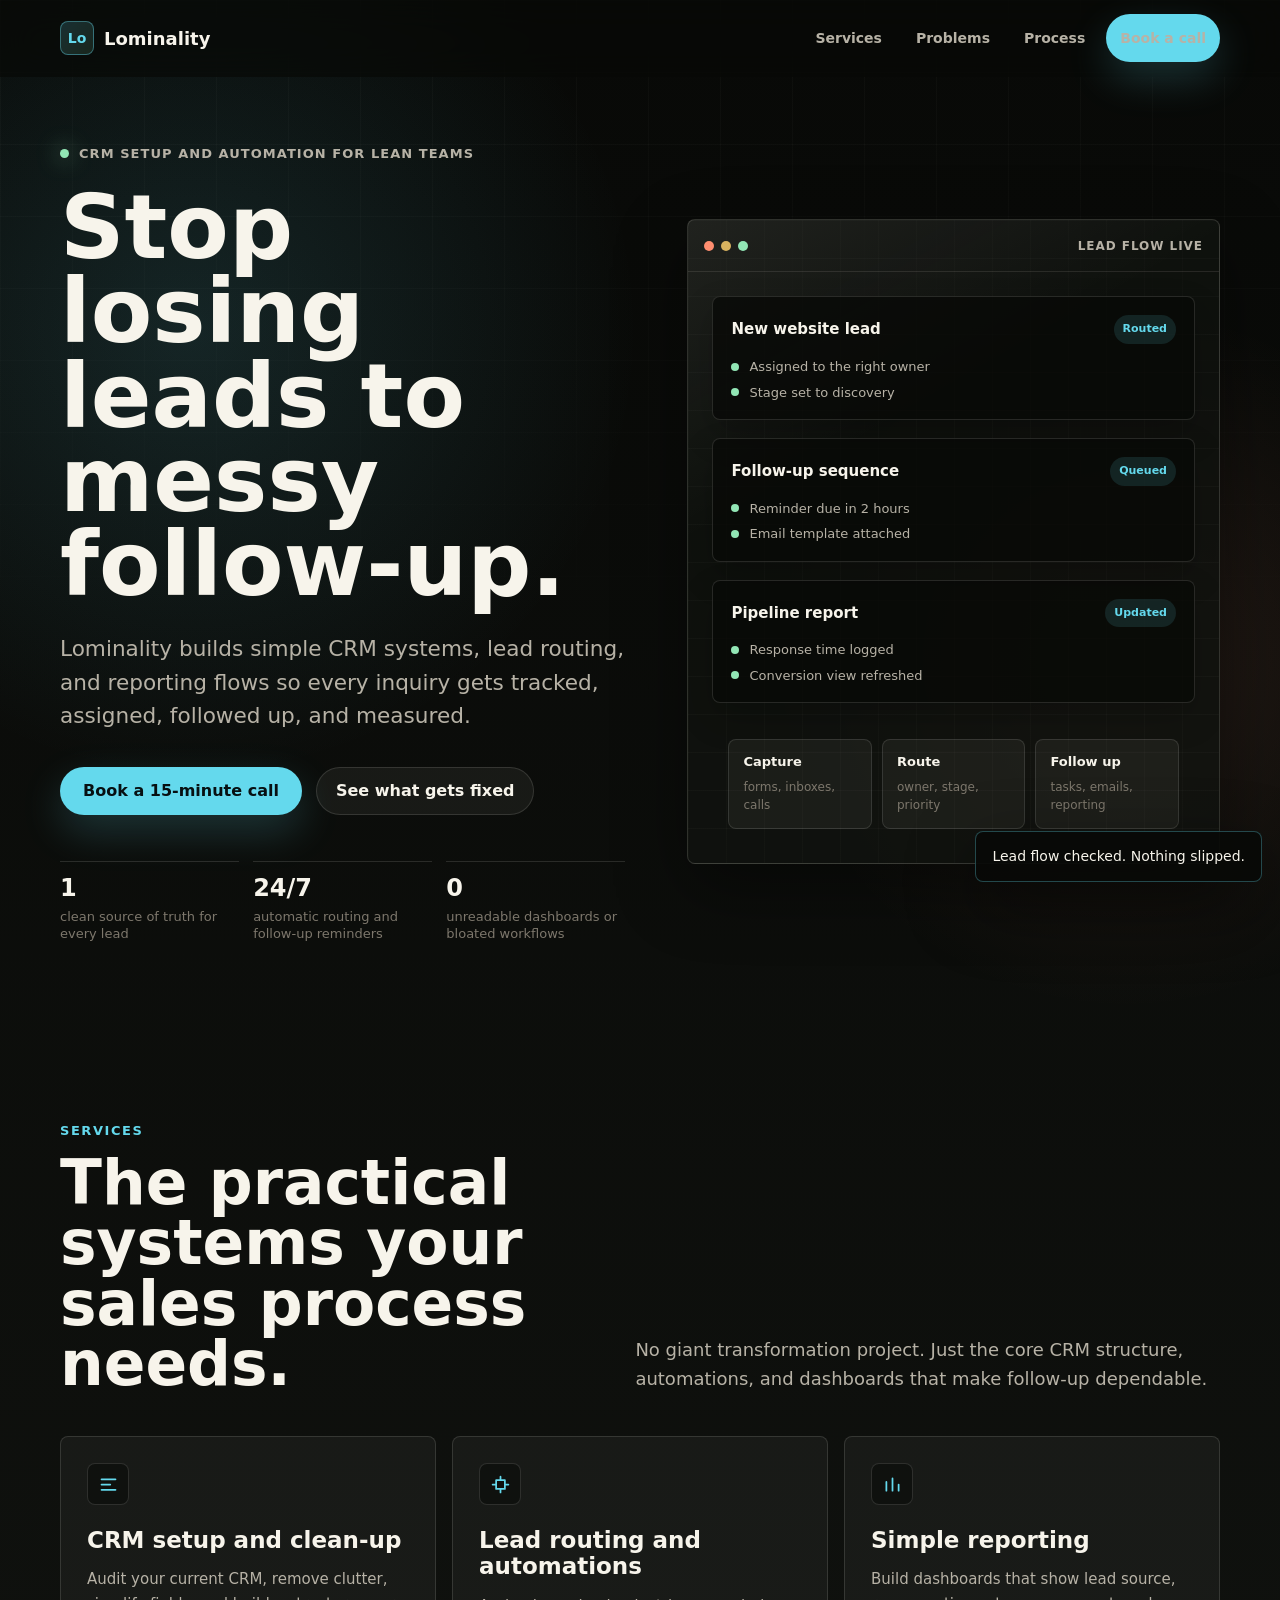
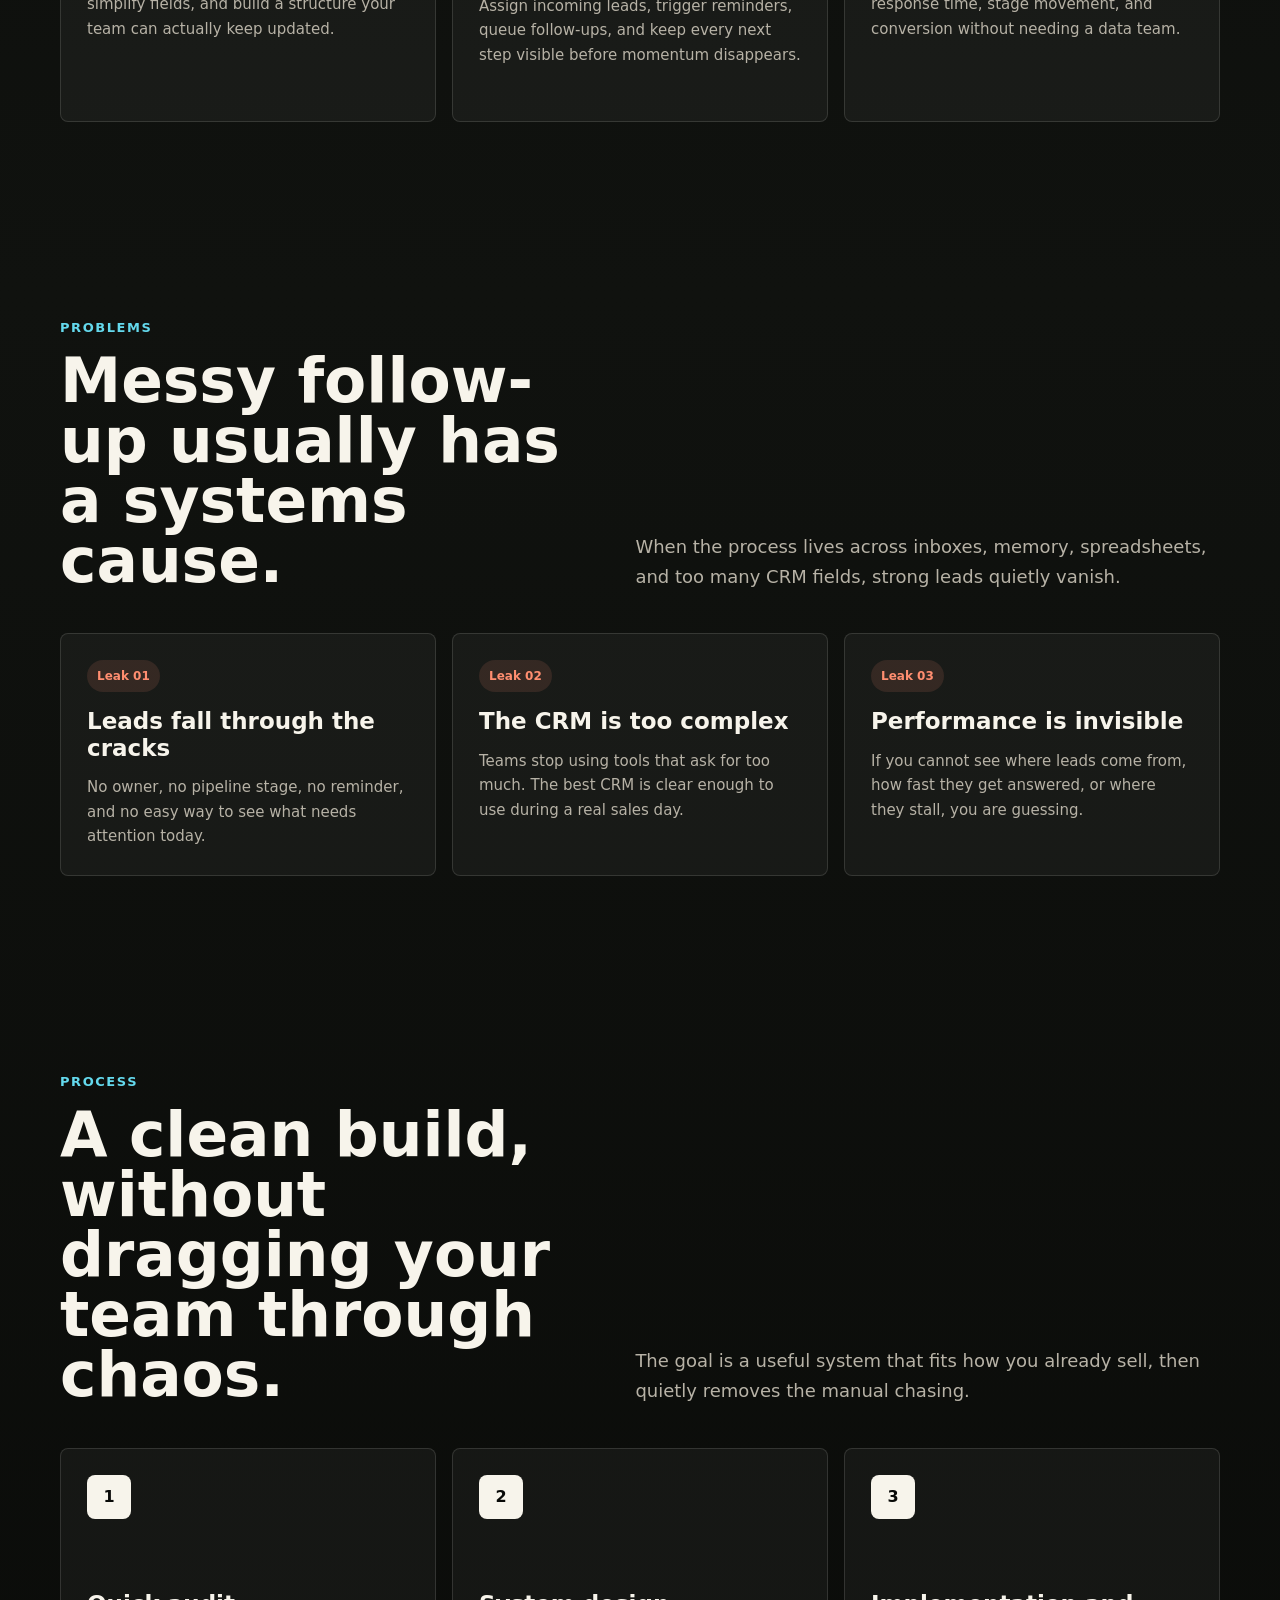
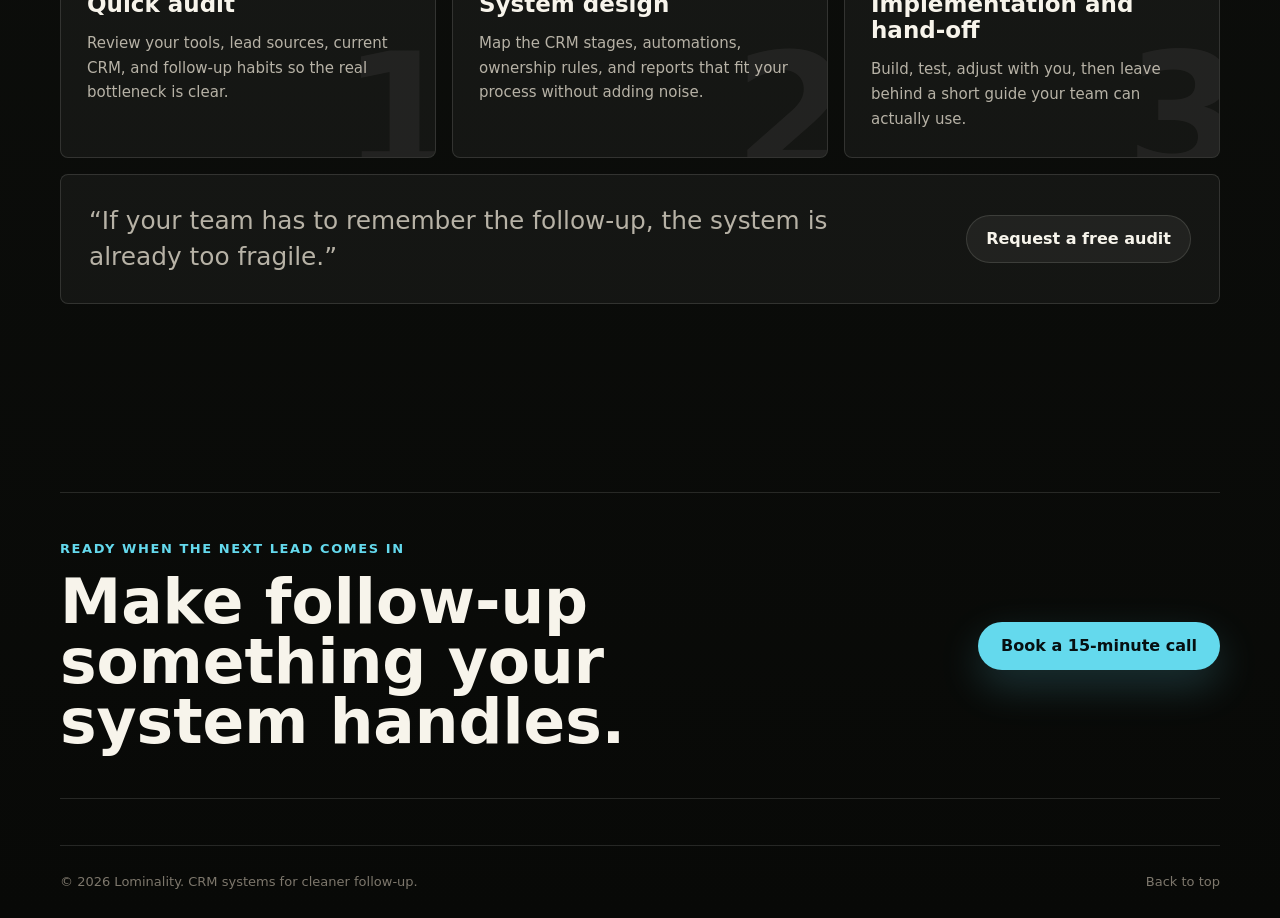
==== index.html @ a40dee7c "Rename lominality_website.html to index.html" ====
<!DOCTYPE html>
<html lang="en">
<head>
    <meta charset="UTF-8">
    <meta name="viewport" content="width=device-width, initial-scale=1.0">
    <meta name="description" content="Lominality builds clean CRM and automation systems so every lead gets contacted, every time.">
    <title>Lominality - CRM Systems That Stop Lead Leakage</title>
    <style>
        :root {
            --ink: #f7f4eb;
            --muted: #b7b2a6;
            --quiet: #7d776c;
            --black: #080907;
            --charcoal: #11130f;
            --line: rgba(247, 244, 235, 0.13);
            --cyan: #64d9ed;
            --mint: #92e6b5;
            --coral: #ff8e70;
            --gold: #d8b25f;
            --shadow: 0 24px 70px rgba(0, 0, 0, 0.42);
        }

        * {
            box-sizing: border-box;
            margin: 0;
            padding: 0;
        }

        html {
            scroll-behavior: smooth;
        }

        body {
            min-width: 320px;
            background:
                radial-gradient(circle at 15% 8%, rgba(100, 217, 237, 0.13), transparent 28rem),
                radial-gradient(circle at 88% 16%, rgba(255, 142, 112, 0.1), transparent 22rem),
                linear-gradient(180deg, #080907 0%, #10120f 46%, #080907 100%);
            color: var(--ink);
            font-family: Inter, ui-sans-serif, system-ui, -apple-system, BlinkMacSystemFont, "Segoe UI", sans-serif;
            line-height: 1.5;
            overflow-x: hidden;
        }

        body.nav-open {
            overflow: hidden;
        }

        a {
            color: inherit;
            text-decoration: none;
        }

        button,
        input,
        textarea {
            font: inherit;
        }

        .page-shell {
            position: relative;
            isolation: isolate;
        }

        .page-shell::before {
            position: fixed;
            inset: 0;
            z-index: -2;
            pointer-events: none;
            content: "";
            background-image:
                linear-gradient(rgba(247, 244, 235, 0.04) 1px, transparent 1px),
                linear-gradient(90deg, rgba(247, 244, 235, 0.035) 1px, transparent 1px);
            background-size: 72px 72px;
            mask-image: linear-gradient(to bottom, rgba(0, 0, 0, 0.85), transparent 82%);
        }

        .container {
            width: min(1160px, calc(100% - 40px));
            margin-inline: auto;
        }

        .site-header {
            position: sticky;
            top: 0;
            z-index: 30;
            border-bottom: 1px solid transparent;
            background: rgba(8, 9, 7, 0.68);
            backdrop-filter: blur(18px);
            transition: border-color 180ms ease, background 180ms ease;
        }

        .site-header.is-scrolled {
            border-color: var(--line);
            background: rgba(8, 9, 7, 0.88);
        }

        .nav {
            display: flex;
            min-height: 76px;
            align-items: center;
            justify-content: space-between;
            gap: 18px;
        }

        .logo {
            display: inline-flex;
            align-items: center;
            gap: 10px;
            font-size: 18px;
            font-weight: 760;
            letter-spacing: 0;
        }

        .logo-mark {
            display: grid;
            width: 34px;
            height: 34px;
            place-items: center;
            border: 1px solid rgba(100, 217, 237, 0.4);
            border-radius: 8px;
            background: linear-gradient(135deg, rgba(100, 217, 237, 0.18), rgba(146, 230, 181, 0.12));
            color: var(--cyan);
            font-size: 14px;
            font-weight: 800;
        }

        .nav-links {
            display: flex;
            align-items: center;
            gap: 8px;
        }

        .nav-links a {
            border-radius: 999px;
            color: var(--muted);
            font-size: 14px;
            font-weight: 650;
            padding: 10px 13px;
            transition: color 180ms ease, background 180ms ease;
        }

        .nav-links a:hover,
        .nav-links a.is-active {
            background: rgba(247, 244, 235, 0.07);
            color: var(--ink);
        }

        .menu-button {
            display: none;
            width: 42px;
            height: 42px;
            place-items: center;
            border: 1px solid var(--line);
            border-radius: 8px;
            background: rgba(247, 244, 235, 0.05);
            color: var(--ink);
            cursor: pointer;
        }

        .menu-button span,
        .menu-button span::before,
        .menu-button span::after {
            display: block;
            width: 18px;
            height: 2px;
            border-radius: 999px;
            background: currentColor;
            transition: transform 180ms ease, opacity 180ms ease;
        }

        .menu-button span {
            position: relative;
        }

        .menu-button span::before,
        .menu-button span::after {
            position: absolute;
            left: 0;
            content: "";
        }

        .menu-button span::before {
            top: -6px;
        }

        .menu-button span::after {
            top: 6px;
        }

        body.nav-open .menu-button span {
            transform: rotate(45deg);
        }

        body.nav-open .menu-button span::before {
            opacity: 0;
        }

        body.nav-open .menu-button span::after {
            transform: translateY(-6px) rotate(-90deg);
        }

        .button {
            display: inline-flex;
            min-height: 48px;
            align-items: center;
            justify-content: center;
            gap: 9px;
            border: 1px solid transparent;
            border-radius: 999px;
            cursor: pointer;
            font-weight: 760;
            line-height: 1;
            transition: transform 180ms ease, box-shadow 180ms ease, background 180ms ease, border-color 180ms ease;
            white-space: nowrap;
        }

        .button:hover {
            transform: translateY(-2px);
        }

        .button-primary {
            background: var(--cyan);
            box-shadow: 0 16px 42px rgba(100, 217, 237, 0.2);
            color: #071012;
            padding: 0 22px;
        }

        .button-primary:hover {
            background: #78e7f7;
            box-shadow: 0 18px 48px rgba(100, 217, 237, 0.28);
        }

        .button-secondary {
            border-color: var(--line);
            background: rgba(247, 244, 235, 0.055);
            color: var(--ink);
            padding: 0 19px;
        }

        .button-secondary:hover {
            border-color: rgba(247, 244, 235, 0.28);
            background: rgba(247, 244, 235, 0.09);
        }

        .hero {
            display: grid;
            min-height: calc(100vh - 76px);
            align-items: center;
            gap: 62px;
            grid-template-columns: minmax(0, 1.03fr) minmax(360px, 0.97fr);
            padding: 64px 0 80px;
        }

        .eyebrow {
            display: inline-flex;
            align-items: center;
            gap: 10px;
            margin-bottom: 22px;
            color: var(--muted);
            font-size: 13px;
            font-weight: 720;
            letter-spacing: 0.08em;
            text-transform: uppercase;
        }

        .eyebrow::before {
            width: 9px;
            height: 9px;
            border-radius: 999px;
            background: var(--mint);
            box-shadow: 0 0 22px rgba(146, 230, 181, 0.75);
            content: "";
        }

        h1 {
            max-width: 780px;
            font-size: clamp(3.15rem, 7vw, 6.7rem);
            font-weight: 810;
            letter-spacing: 0;
            line-height: 0.94;
        }

        .hero-copy {
            max-width: 650px;
            margin-top: 26px;
            color: var(--muted);
            font-size: clamp(1.05rem, 2vw, 1.35rem);
            line-height: 1.55;
        }

        .hero-actions {
            display: flex;
            flex-wrap: wrap;
            gap: 14px;
            margin-top: 34px;
        }

        .proof-row {
            display: grid;
            max-width: 630px;
            margin-top: 46px;
            gap: 14px;
            grid-template-columns: repeat(3, minmax(0, 1fr));
        }

        .proof-item {
            border-top: 1px solid var(--line);
            padding-top: 14px;
        }

        .proof-item strong {
            display: block;
            color: var(--ink);
            font-size: 24px;
            line-height: 1;
        }

        .proof-item span {
            display: block;
            margin-top: 8px;
            color: var(--quiet);
            font-size: 13px;
            line-height: 1.35;
        }

        .system-visual {
            position: relative;
            display: flex;
            flex-direction: column;
            min-height: 560px;
            border: 1px solid rgba(247, 244, 235, 0.14);
            border-radius: 8px;
            background:
                linear-gradient(150deg, rgba(247, 244, 235, 0.08), transparent 34%),
                rgba(17, 19, 15, 0.8);
            box-shadow: var(--shadow);
            overflow: hidden;
        }

        .system-visual::before {
            position: absolute;
            inset: 0;
            background-image:
                linear-gradient(rgba(247, 244, 235, 0.045) 1px, transparent 1px),
                linear-gradient(90deg, rgba(247, 244, 235, 0.035) 1px, transparent 1px);
            background-size: 38px 38px;
            content: "";
            opacity: 0.6;
        }

        .visual-topbar {
            position: relative;
            flex: 0 0 auto;
            display: flex;
            height: 52px;
            align-items: center;
            justify-content: space-between;
            border-bottom: 1px solid rgba(247, 244, 235, 0.1);
            padding: 0 16px;
        }

        .traffic {
            display: flex;
            gap: 7px;
        }

        .traffic span {
            width: 10px;
            height: 10px;
            border-radius: 999px;
            background: var(--coral);
        }

        .traffic span:nth-child(2) {
            background: var(--gold);
        }

        .traffic span:nth-child(3) {
            background: var(--mint);
        }

        .visual-status {
            color: var(--muted);
            font-size: 12px;
            font-weight: 720;
            letter-spacing: 0.08em;
            text-transform: uppercase;
        }

        .pipeline {
            position: relative;
            display: grid;
            flex: 1 1 auto;
            gap: 18px;
            padding: 24px 24px 160px;
        }

        .lead-card {
            position: relative;
            border: 1px solid rgba(247, 244, 235, 0.13);
            border-radius: 8px;
            background: rgba(8, 9, 7, 0.78);
            padding: 18px;
            box-shadow: 0 15px 34px rgba(0, 0, 0, 0.2);
            transform: translateY(18px);
            opacity: 0;
            transition: opacity 700ms ease, transform 700ms ease, border-color 220ms ease;
        }

        .lead-card.is-visible {
            opacity: 1;
            transform: translateY(0);
        }

        .lead-card:hover {
            border-color: rgba(100, 217, 237, 0.42);
        }

        .lead-head {
            display: flex;
            align-items: center;
            justify-content: space-between;
            gap: 12px;
            margin-bottom: 14px;
        }

        .lead-name {
            font-size: 15px;
            font-weight: 780;
        }

        .tag {
            flex: 0 0 auto;
            border-radius: 999px;
            background: rgba(100, 217, 237, 0.12);
            color: var(--cyan);
            font-size: 11px;
            font-weight: 760;
            padding: 6px 9px;
            white-space: nowrap;
        }

        .lead-meta {
            display: grid;
            gap: 8px;
        }

        .lead-line {
            display: flex;
            align-items: center;
            gap: 10px;
            color: var(--muted);
            font-size: 13px;
            line-height: 1.35;
        }

        .lead-line::before {
            flex: 0 0 auto;
            width: 8px;
            height: 8px;
            border-radius: 999px;
            background: var(--mint);
            content: "";
        }

        .automation-path {
            position: absolute;
            right: 40px;
            bottom: 34px;
            left: 40px;
            display: grid;
            gap: 10px;
            grid-template-columns: repeat(3, minmax(0, 1fr));
        }

        .path-step {
            position: relative;
            min-height: 82px;
            border: 1px solid rgba(247, 244, 235, 0.12);
            border-radius: 8px;
            background: rgba(247, 244, 235, 0.05);
            padding: 14px;
            overflow: hidden;
        }

        .path-step::after {
            position: absolute;
            inset: auto 0 0;
            height: 3px;
            background: linear-gradient(90deg, var(--cyan), var(--mint), var(--coral));
            content: "";
            transform: scaleX(0);
            transform-origin: left;
        }

        .path-step.is-running::after {
            animation: fillLine 2.7s ease-in-out infinite;
        }

        .path-step strong {
            display: block;
            font-size: 13px;
            line-height: 1.25;
        }

        .path-step span {
            display: block;
            margin-top: 8px;
            color: var(--quiet);
            font-size: 12px;
        }

        .section {
            padding: 98px 0;
        }

        .section-header {
            display: grid;
            align-items: end;
            gap: 20px;
            grid-template-columns: 0.95fr 1fr;
            margin-bottom: 42px;
        }

        .kicker {
            color: var(--cyan);
            font-size: 13px;
            font-weight: 820;
            letter-spacing: 0.12em;
            text-transform: uppercase;
        }

        h2 {
            margin-top: 13px;
            font-size: clamp(2.25rem, 4.8vw, 4.6rem);
            font-weight: 810;
            letter-spacing: 0;
            line-height: 0.98;
        }

        .section-lede {
            color: var(--muted);
            font-size: 18px;
            line-height: 1.65;
        }

        .service-grid,
        .problem-grid {
            display: grid;
            gap: 16px;
            grid-template-columns: repeat(3, minmax(0, 1fr));
        }

        .service-card,
        .problem-card,
        .step-card,
        .quote-panel {
            border: 1px solid var(--line);
            border-radius: 8px;
            background: rgba(247, 244, 235, 0.045);
        }

        .service-card,
        .problem-card {
            min-height: 286px;
            padding: 26px;
            transition: transform 220ms ease, border-color 220ms ease, background 220ms ease;
        }

        .service-card:hover,
        .problem-card:hover {
            border-color: rgba(100, 217, 237, 0.4);
            background: rgba(247, 244, 235, 0.065);
            transform: translateY(-4px);
        }

        .card-icon {
            display: grid;
            width: 42px;
            height: 42px;
            place-items: center;
            margin-bottom: 22px;
            border: 1px solid rgba(247, 244, 235, 0.13);
            border-radius: 8px;
            background: rgba(8, 9, 7, 0.46);
            color: var(--cyan);
        }

        .card-icon svg {
            width: 21px;
            height: 21px;
        }

        h3 {
            font-size: 23px;
            font-weight: 760;
            letter-spacing: 0;
            line-height: 1.14;
        }

        .service-card p,
        .problem-card p,
        .step-card p {
            margin-top: 14px;
            color: var(--muted);
            font-size: 15px;
            line-height: 1.65;
        }

        .problem-card {
            min-height: 230px;
        }

        .problem-card strong {
            display: inline-flex;
            margin-bottom: 16px;
            border-radius: 999px;
            background: rgba(255, 142, 112, 0.12);
            color: var(--coral);
            font-size: 12px;
            font-weight: 800;
            padding: 7px 10px;
        }

        .workflow {
            display: grid;
            gap: 16px;
            grid-template-columns: repeat(3, minmax(0, 1fr));
        }

        .step-card {
            position: relative;
            min-height: 300px;
            padding: 26px;
            overflow: hidden;
        }

        .step-card::after {
            position: absolute;
            right: -24px;
            bottom: -42px;
            color: rgba(247, 244, 235, 0.06);
            content: attr(data-step);
            font-size: 168px;
            font-weight: 820;
            line-height: 1;
        }

        .step-number {
            display: grid;
            width: 44px;
            height: 44px;
            place-items: center;
            margin-bottom: 72px;
            border-radius: 8px;
            background: var(--ink);
            color: var(--black);
            font-weight: 860;
        }

        .quote-panel {
            display: grid;
            align-items: center;
            gap: 28px;
            grid-template-columns: 1fr auto;
            margin-top: 16px;
            padding: 28px;
        }

        .quote-panel p {
            max-width: 780px;
            color: var(--muted);
            font-size: clamp(1.15rem, 2vw, 1.55rem);
            line-height: 1.45;
        }

        .footer-cta {
            padding: 90px 0 46px;
        }

        .cta-band {
            display: grid;
            align-items: center;
            gap: 30px;
            grid-template-columns: 1fr auto;
            border-block: 1px solid var(--line);
            padding: 46px 0;
        }

        .cta-band h2 {
            max-width: 780px;
        }

        .footer {
            display: flex;
            align-items: center;
            justify-content: space-between;
            gap: 20px;
            border-top: 1px solid var(--line);
            padding: 26px 0;
            color: var(--quiet);
            font-size: 13px;
        }

        .reveal {
            opacity: 0;
            transform: translateY(24px);
            transition: opacity 650ms ease, transform 650ms ease;
        }

        .reveal.is-visible {
            opacity: 1;
            transform: translateY(0);
        }

        .toast {
            position: fixed;
            right: 18px;
            bottom: 18px;
            z-index: 50;
            max-width: 310px;
            border: 1px solid rgba(100, 217, 237, 0.3);
            border-radius: 8px;
            background: rgba(8, 9, 7, 0.92);
            box-shadow: var(--shadow);
            color: var(--ink);
            font-size: 14px;
            padding: 14px 16px;
            transform: translateY(16px);
            opacity: 0;
            pointer-events: none;
            transition: opacity 220ms ease, transform 220ms ease;
        }

        .toast.is-visible {
            opacity: 1;
            transform: translateY(0);
        }

        @keyframes fillLine {
            0% {
                transform: scaleX(0);
            }
            55%,
            100% {
                transform: scaleX(1);
            }
        }

        @media (prefers-reduced-motion: reduce) {
            *,
            *::before,
            *::after {
                animation-duration: 0.01ms !important;
                animation-iteration-count: 1 !important;
                scroll-behavior: auto !important;
                transition-duration: 0.01ms !important;
            }
        }

        @media (max-width: 980px) {
            .container {
                width: min(100% - 32px, 720px);
            }

            .nav {
                min-height: 70px;
            }

            .nav-links {
                position: fixed;
                top: 70px;
                right: 16px;
                left: 16px;
                display: grid;
                border: 1px solid var(--line);
                border-radius: 8px;
                background: rgba(8, 9, 7, 0.96);
                box-shadow: var(--shadow);
                padding: 12px;
                transform: translateY(-12px);
                opacity: 0;
                pointer-events: none;
                transition: opacity 180ms ease, transform 180ms ease;
            }

            body.nav-open .nav-links {
                opacity: 1;
                pointer-events: auto;
                transform: translateY(0);
            }

            .nav-links a {
                padding: 14px;
            }

            .nav-links .button {
                width: 100%;
                margin-top: 4px;
            }

            .menu-button {
                display: grid;
            }

            .hero {
                min-height: auto;
                grid-template-columns: 1fr;
                gap: 34px;
                padding: 56px 0 68px;
            }

            .system-visual {
                min-height: 520px;
            }

            .section {
                padding: 76px 0;
            }

            .section-header,
            .cta-band,
            .quote-panel {
                grid-template-columns: 1fr;
            }

            .section-header {
                margin-bottom: 30px;
            }

            .service-grid,
            .problem-grid,
            .workflow {
                grid-template-columns: 1fr;
            }

            .service-card,
            .problem-card,
            .step-card {
                min-height: auto;
            }

            .step-number {
                margin-bottom: 38px;
            }

            .quote-panel .button,
            .cta-band .button {
                justify-self: start;
            }
        }

        @media (max-width: 620px) {
            .container {
                width: min(100% - 28px, 520px);
            }

            .site-header {
                position: sticky;
            }

            .logo {
                font-size: 16px;
            }

            .logo-mark {
                width: 32px;
                height: 32px;
            }

            .hero {
                padding-top: 42px;
            }

            h1 {
                font-size: clamp(2.8rem, 14vw, 4.4rem);
            }

            .hero-copy,
            .section-lede {
                font-size: 16px;
            }

            .hero-actions,
            .proof-row {
                grid-template-columns: 1fr;
            }

            .hero-actions {
                display: grid;
            }

            .button {
                width: 100%;
            }

            .proof-row {
                display: grid;
                margin-top: 34px;
            }

            .system-visual {
                min-height: 0;
                overflow: visible;
            }

            .pipeline {
                gap: 12px;
                padding: 16px;
            }

            .lead-card {
                padding: 16px;
            }

            .lead-head {
                align-items: center;
                flex-direction: row;
                margin-bottom: 12px;
            }

            .lead-name {
                min-width: 0;
                overflow-wrap: anywhere;
            }

            .lead-line {
                align-items: flex-start;
                font-size: 12px;
            }

            .lead-line::before {
                margin-top: 4px;
            }

            .automation-path {
                position: relative;
                right: auto;
                bottom: auto;
                left: auto;
                margin: 0 16px 16px;
                grid-template-columns: 1fr;
            }

            .path-step {
                min-height: 0;
                padding: 12px 14px 14px;
            }

            .path-step strong,
            .path-step span {
                line-height: 1.25;
            }

            .section {
                padding: 64px 0;
            }

            h2 {
                font-size: clamp(2.2rem, 11vw, 3.6rem);
            }

            .service-card,
            .problem-card,
            .step-card,
            .quote-panel {
                padding: 22px;
            }

            h3 {
                font-size: 21px;
            }

            .footer-cta {
                padding-top: 62px;
            }

            .cta-band {
                padding: 34px 0;
            }

            .footer {
                align-items: flex-start;
                flex-direction: column;
            }
        }
    </style>
</head>
<body>
    <div class="page-shell">
        <header class="site-header" data-header>
            <nav class="nav container" aria-label="Primary navigation">
                <a href="#home" class="logo" aria-label="Lominality home">
                    <span class="logo-mark">Lo</span>
                    <span>Lominality</span>
                </a>

                <button class="menu-button" type="button" aria-label="Open navigation menu" aria-expanded="false" data-menu-button>
                    <span aria-hidden="true"></span>
                </button>

                <div class="nav-links" data-nav-links>
                    <a href="#services">Services</a>
                    <a href="#problems">Problems</a>
                    <a href="#process">Process</a>
                    <a href="https://calendar.app.google/Gyg8Z2e34V1AoTU7A" target="_blank" rel="noreferrer" class="button button-primary">Book a call</a>
                </div>
            </nav>
        </header>

        <main>
            <section class="hero container" id="home">
                <div class="reveal">
                    <p class="eyebrow">CRM setup and automation for lean teams</p>
                    <h1>Stop losing leads to messy follow-up.</h1>
                    <p class="hero-copy">Lominality builds simple CRM systems, lead routing, and reporting flows so every inquiry gets tracked, assigned, followed up, and measured.</p>

                    <div class="hero-actions">
                        <a href="https://calendar.app.google/Gyg8Z2e34V1AoTU7A" target="_blank" rel="noreferrer" class="button button-primary">Book a 15-minute call</a>
                        <a href="#services" class="button button-secondary">See what gets fixed</a>
                    </div>

                    <div class="proof-row" aria-label="Lominality outcomes">
                        <div class="proof-item">
                            <strong>1</strong>
                            <span>clean source of truth for every lead</span>
                        </div>
                        <div class="proof-item">
                            <strong>24/7</strong>
                            <span>automatic routing and follow-up reminders</span>
                        </div>
                        <div class="proof-item">
                            <strong>0</strong>
                            <span>unreadable dashboards or bloated workflows</span>
                        </div>
                    </div>
                </div>

                <div class="system-visual reveal" aria-label="Animated CRM workflow preview">
                    <div class="visual-topbar">
                        <div class="traffic" aria-hidden="true">
                            <span></span>
                            <span></span>
                            <span></span>
                        </div>
                        <div class="visual-status">Lead flow live</div>
                    </div>

                    <div class="pipeline">
                        <article class="lead-card">
                            <div class="lead-head">
                                <div class="lead-name">New website lead</div>
                                <span class="tag">Routed</span>
                            </div>
                            <div class="lead-meta">
                                <div class="lead-line">Assigned to the right owner</div>
                                <div class="lead-line">Stage set to discovery</div>
                            </div>
                        </article>

                        <article class="lead-card">
                            <div class="lead-head">
                                <div class="lead-name">Follow-up sequence</div>
                                <span class="tag">Queued</span>
                            </div>
                            <div class="lead-meta">
                                <div class="lead-line">Reminder due in 2 hours</div>
                                <div class="lead-line">Email template attached</div>
                            </div>
                        </article>

                        <article class="lead-card">
                            <div class="lead-head">
                                <div class="lead-name">Pipeline report</div>
                                <span class="tag">Updated</span>
                            </div>
                            <div class="lead-meta">
                                <div class="lead-line">Response time logged</div>
                                <div class="lead-line">Conversion view refreshed</div>
                            </div>
                        </article>
                    </div>

                    <div class="automation-path">
                        <div class="path-step">
                            <strong>Capture</strong>
                            <span>forms, inboxes, calls</span>
                        </div>
                        <div class="path-step">
                            <strong>Route</strong>
                            <span>owner, stage, priority</span>
                        </div>
                        <div class="path-step">
                            <strong>Follow up</strong>
                            <span>tasks, emails, reporting</span>
                        </div>
                    </div>
                </div>
            </section>

            <section class="section container" id="services">
                <div class="section-header reveal">
                    <div>
                        <p class="kicker">Services</p>
                        <h2>The practical systems your sales process needs.</h2>
                    </div>
                    <p class="section-lede">No giant transformation project. Just the core CRM structure, automations, and dashboards that make follow-up dependable.</p>
                </div>

                <div class="service-grid">
                    <article class="service-card reveal">
                        <div class="card-icon" aria-hidden="true">
                            <svg viewBox="0 0 24 24" fill="none">
                                <path d="M4 6h16M4 12h10M4 18h16" stroke="currentColor" stroke-width="2" stroke-linecap="round"/>
                            </svg>
                        </div>
                        <h3>CRM setup and clean-up</h3>
                        <p>Audit your current CRM, remove clutter, simplify fields, and build a structure your team can actually keep updated.</p>
                    </article>

                    <article class="service-card reveal">
                        <div class="card-icon" aria-hidden="true">
                            <svg viewBox="0 0 24 24" fill="none">
                                <path d="M7 7h10v10H7zM3 12h4M17 12h4M12 3v4M12 17v4" stroke="currentColor" stroke-width="2" stroke-linecap="round" stroke-linejoin="round"/>
                            </svg>
                        </div>
                        <h3>Lead routing and automations</h3>
                        <p>Assign incoming leads, trigger reminders, queue follow-ups, and keep every next step visible before momentum disappears.</p>
                    </article>

                    <article class="service-card reveal">
                        <div class="card-icon" aria-hidden="true">
                            <svg viewBox="0 0 24 24" fill="none">
                                <path d="M5 19V9M12 19V5M19 19v-7" stroke="currentColor" stroke-width="2" stroke-linecap="round"/>
                            </svg>
                        </div>
                        <h3>Simple reporting</h3>
                        <p>Build dashboards that show lead source, response time, stage movement, and conversion without needing a data team.</p>
                    </article>
                </div>
            </section>

            <section class="section container" id="problems">
                <div class="section-header reveal">
                    <div>
                        <p class="kicker">Problems</p>
                        <h2>Messy follow-up usually has a systems cause.</h2>
                    </div>
                    <p class="section-lede">When the process lives across inboxes, memory, spreadsheets, and too many CRM fields, strong leads quietly vanish.</p>
                </div>

                <div class="problem-grid">
                    <article class="problem-card reveal">
                        <strong>Leak 01</strong>
                        <h3>Leads fall through the cracks</h3>
                        <p>No owner, no pipeline stage, no reminder, and no easy way to see what needs attention today.</p>
                    </article>

                    <article class="problem-card reveal">
                        <strong>Leak 02</strong>
                        <h3>The CRM is too complex</h3>
                        <p>Teams stop using tools that ask for too much. The best CRM is clear enough to use during a real sales day.</p>
                    </article>

                    <article class="problem-card reveal">
                        <strong>Leak 03</strong>
                        <h3>Performance is invisible</h3>
                        <p>If you cannot see where leads come from, how fast they get answered, or where they stall, you are guessing.</p>
                    </article>
                </div>
            </section>

            <section class="section container" id="process">
                <div class="section-header reveal">
                    <div>
                        <p class="kicker">Process</p>
                        <h2>A clean build, without dragging your team through chaos.</h2>
                    </div>
                    <p class="section-lede">The goal is a useful system that fits how you already sell, then quietly removes the manual chasing.</p>
                </div>

                <div class="workflow">
                    <article class="step-card reveal" data-step="1">
                        <div class="step-number">1</div>
                        <h3>Quick audit</h3>
                        <p>Review your tools, lead sources, current CRM, and follow-up habits so the real bottleneck is clear.</p>
                    </article>

                    <article class="step-card reveal" data-step="2">
                        <div class="step-number">2</div>
                        <h3>System design</h3>
                        <p>Map the CRM stages, automations, ownership rules, and reports that fit your process without adding noise.</p>
                    </article>

                    <article class="step-card reveal" data-step="3">
                        <div class="step-number">3</div>
                        <h3>Implementation and hand-off</h3>
                        <p>Build, test, adjust with you, then leave behind a short guide your team can actually use.</p>
                    </article>
                </div>

                <div class="quote-panel reveal">
                    <p>“If your team has to remember the follow-up, the system is already too fragile.”</p>
                    <a href="https://calendar.app.google/Gyg8Z2e34V1AoTU7A" target="_blank" rel="noreferrer" class="button button-secondary">Request a free audit</a>
                </div>
            </section>

            <section class="footer-cta container">
                <div class="cta-band reveal">
                    <div>
                        <p class="kicker">Ready when the next lead comes in</p>
                        <h2>Make follow-up something your system handles.</h2>
                    </div>
                    <a href="https://calendar.app.google/Gyg8Z2e34V1AoTU7A" target="_blank" rel="noreferrer" class="button button-primary">Book a 15-minute call</a>
                </div>
            </section>
        </main>

        <footer class="footer container">
            <span>© <span data-year></span> Lominality. CRM systems for cleaner follow-up.</span>
            <a href="#home">Back to top</a>
        </footer>
    </div>

    <div class="toast" role="status" aria-live="polite" data-toast>Lead flow checked. Nothing slipped.</div>

    <script>
        const body = document.body;
        const header = document.querySelector("[data-header]");
        const menuButton = document.querySelector("[data-menu-button]");
        const navLinks = document.querySelector("[data-nav-links]");
        const revealItems = document.querySelectorAll(".reveal, .lead-card");
        const pathSteps = document.querySelectorAll(".path-step");
        const sections = document.querySelectorAll("main section[id]");
        const navAnchors = document.querySelectorAll(".nav-links a[href^='#']");
        const toast = document.querySelector("[data-toast]");
        const year = document.querySelector("[data-year]");

        year.textContent = new Date().getFullYear();

        const setScrolledHeader = () => {
            header.classList.toggle("is-scrolled", window.scrollY > 8);
        };

        setScrolledHeader();
        window.addEventListener("scroll", setScrolledHeader, { passive: true });

        menuButton.addEventListener("click", () => {
            const isOpen = body.classList.toggle("nav-open");
            menuButton.setAttribute("aria-expanded", String(isOpen));
            menuButton.setAttribute("aria-label", isOpen ? "Close navigation menu" : "Open navigation menu");
        });

        navLinks.addEventListener("click", (event) => {
            if (event.target.closest("a")) {
                body.classList.remove("nav-open");
                menuButton.setAttribute("aria-expanded", "false");
                menuButton.setAttribute("aria-label", "Open navigation menu");
            }
        });

        const revealObserver = new IntersectionObserver((entries) => {
            entries.forEach((entry) => {
                if (entry.isIntersecting) {
                    entry.target.classList.add("is-visible");
                    revealObserver.unobserve(entry.target);
                }
            });
        }, { threshold: 0.16 });

        revealItems.forEach((item, index) => {
            item.style.transitionDelay = `${Math.min(index * 70, 280)}ms`;
            revealObserver.observe(item);
        });

        const sectionObserver = new IntersectionObserver((entries) => {
            entries.forEach((entry) => {
                if (!entry.isIntersecting) return;

                navAnchors.forEach((anchor) => {
                    anchor.classList.toggle("is-active", anchor.getAttribute("href") === `#${entry.target.id}`);
                });
            });
        }, { rootMargin: "-35% 0px -55% 0px" });

        sections.forEach((section) => sectionObserver.observe(section));

        let activeStep = 0;
        const runPathAnimation = () => {
            pathSteps.forEach((step, index) => {
                step.classList.toggle("is-running", index === activeStep);
            });
            activeStep = (activeStep + 1) % pathSteps.length;
        };

        runPathAnimation();
        window.setInterval(runPathAnimation, 1400);

        window.setTimeout(() => {
            toast.classList.add("is-visible");
            window.setTimeout(() => toast.classList.remove("is-visible"), 3100);
        }, 1700);
    </script>
</body>
</html>
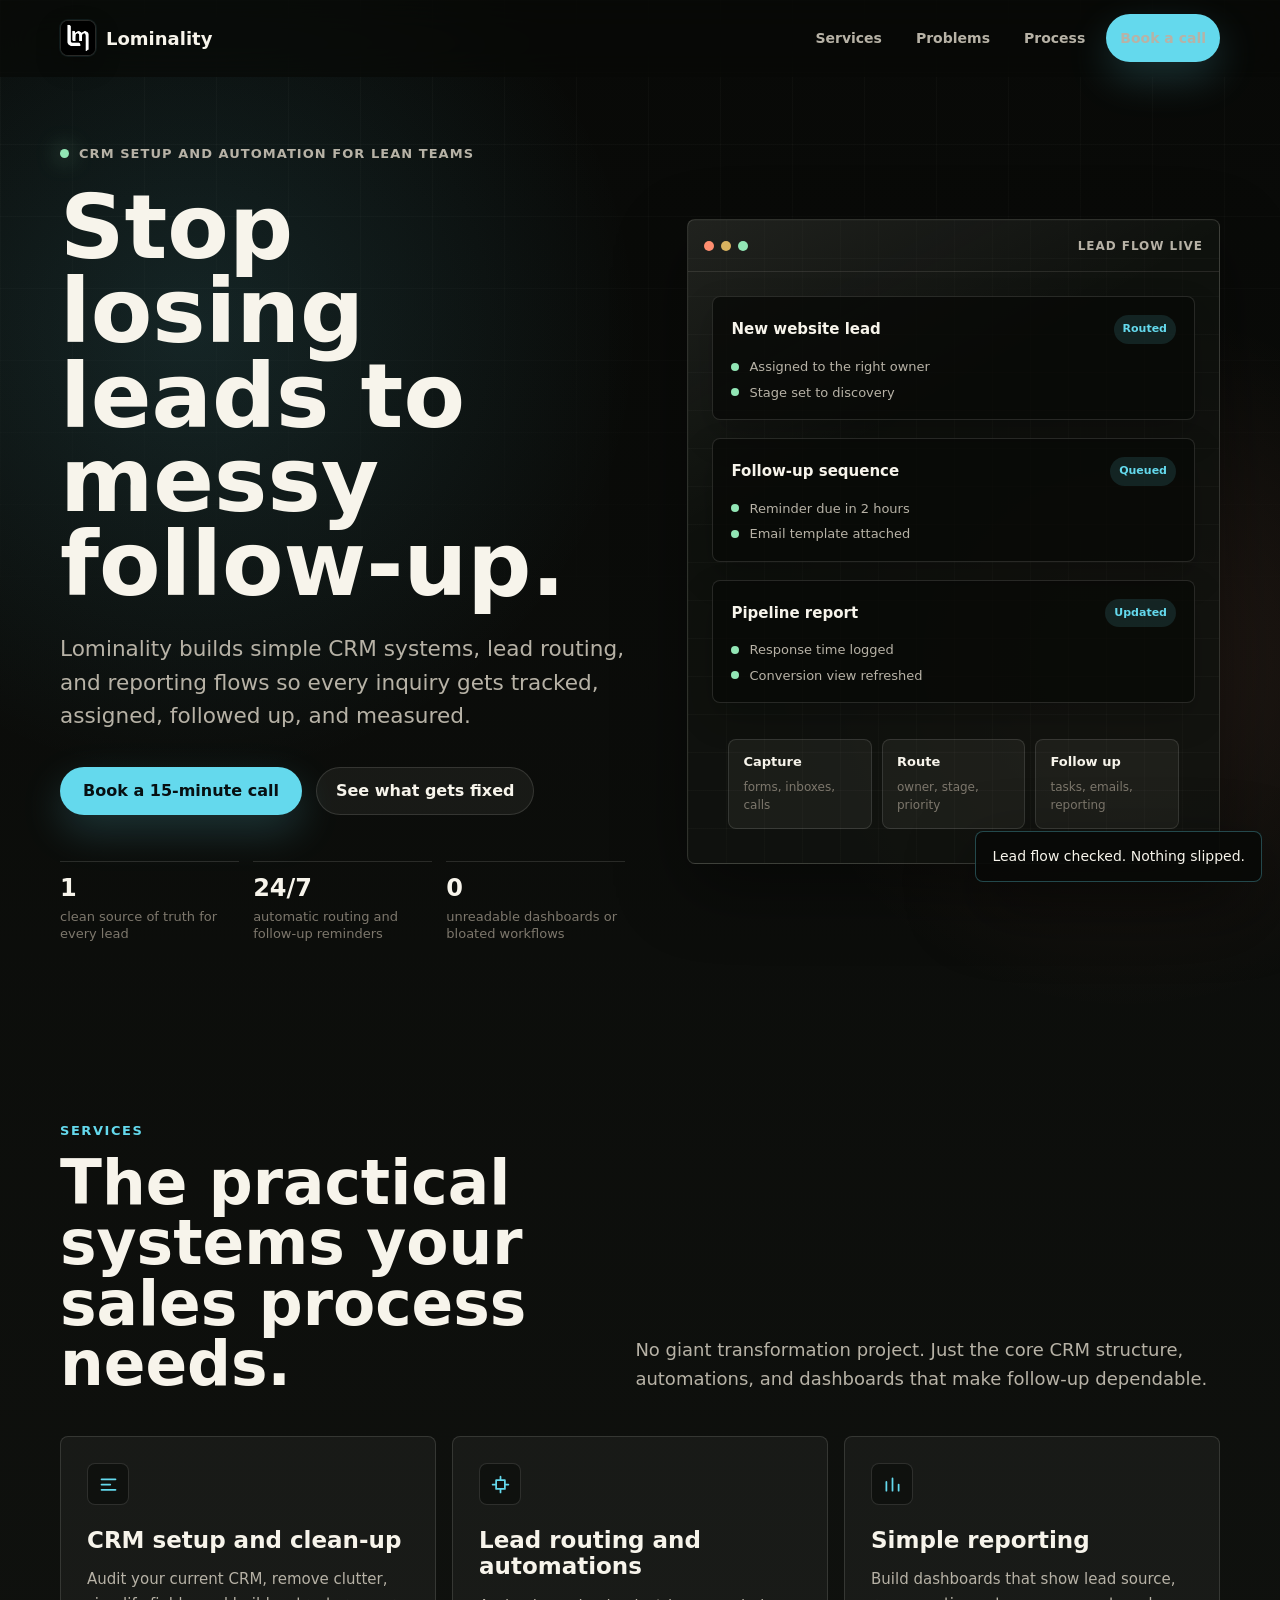
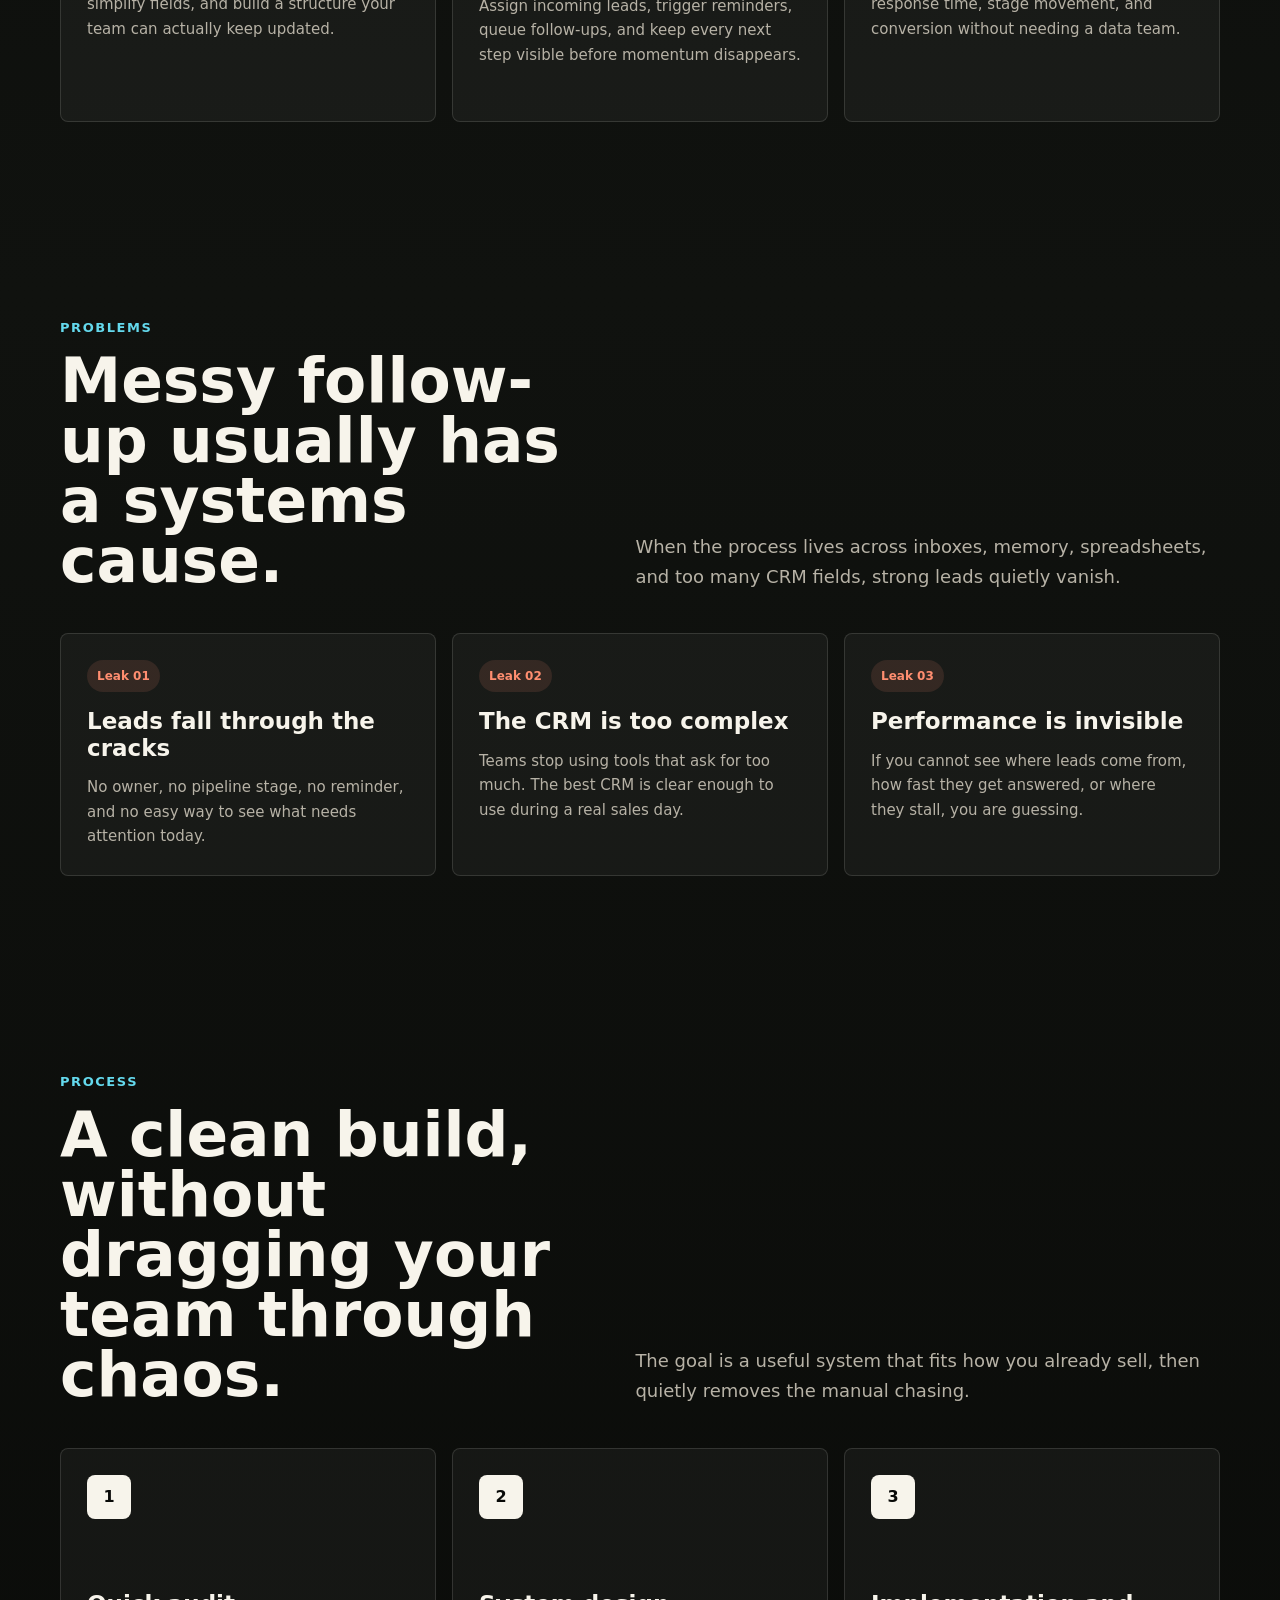
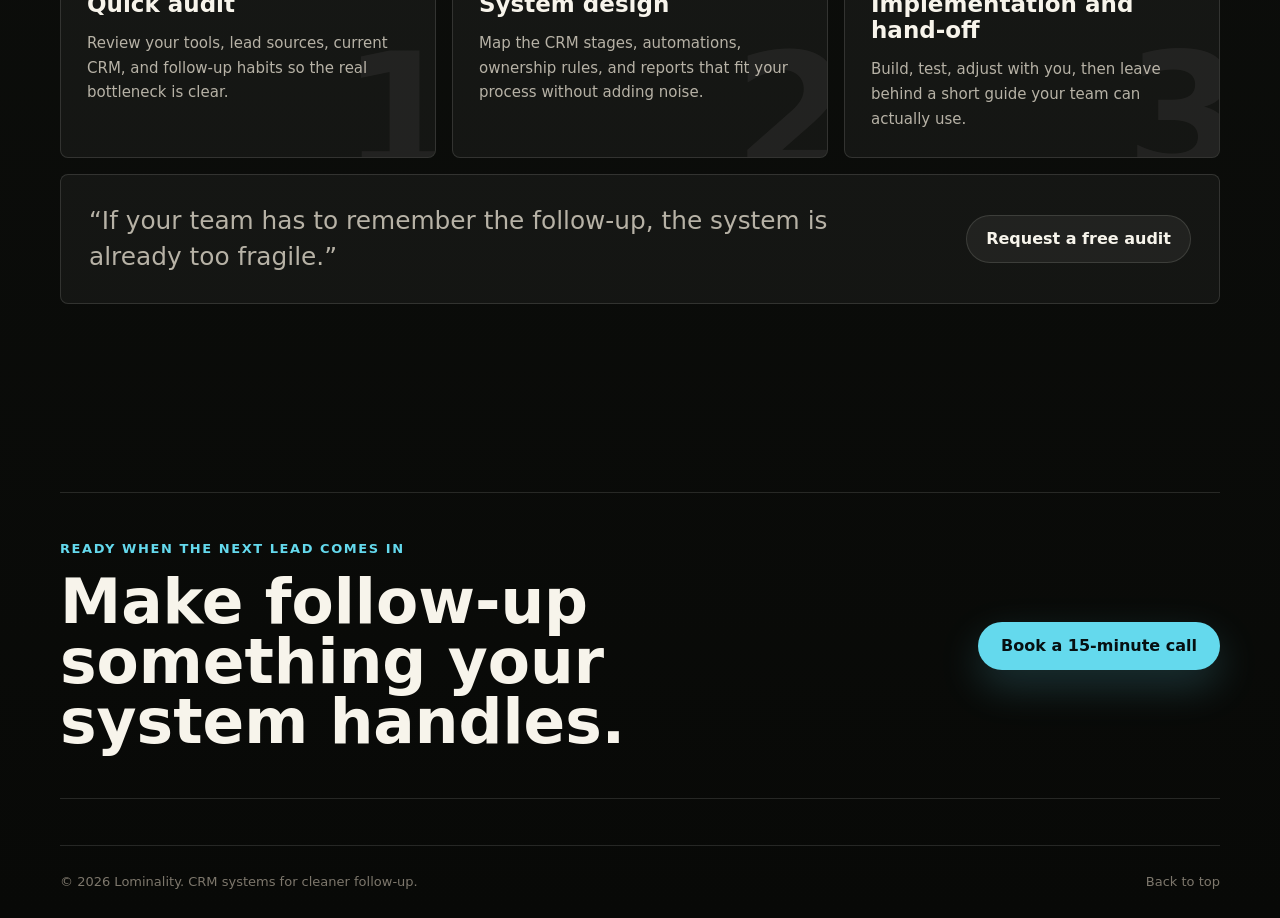
==== commit a8549ecc: "Add files via upload" ====
--- a/index.html
+++ b/index.html
@@ -113,16 +113,14 @@
         }
 
         .logo-mark {
-            display: grid;
-            width: 34px;
-            height: 34px;
-            place-items: center;
-            border: 1px solid rgba(100, 217, 237, 0.4);
+            display: block;
+            width: 36px;
+            height: 36px;
+            border: 1px solid rgba(247, 244, 235, 0.16);
             border-radius: 8px;
-            background: linear-gradient(135deg, rgba(100, 217, 237, 0.18), rgba(146, 230, 181, 0.12));
-            color: var(--cyan);
-            font-size: 14px;
-            font-weight: 800;
+            background: #000;
+            object-fit: cover;
+            box-shadow: 0 0 0 1px rgba(100, 217, 237, 0.08), 0 10px 24px rgba(0, 0, 0, 0.28);
         }
 
         .nav-links {
@@ -865,8 +863,8 @@
             }
 
             .logo-mark {
-                width: 32px;
-                height: 32px;
+                width: 34px;
+                height: 34px;
             }
 
             .hero {
@@ -992,7 +990,7 @@
         <header class="site-header" data-header>
             <nav class="nav container" aria-label="Primary navigation">
                 <a href="#home" class="logo" aria-label="Lominality home">
-                    <span class="logo-mark">Lo</span>
+                    <img class="logo-mark" src="Lominality%20Square.jpg" alt="" width="72" height="72">
                     <span>Lominality</span>
                 </a>
 
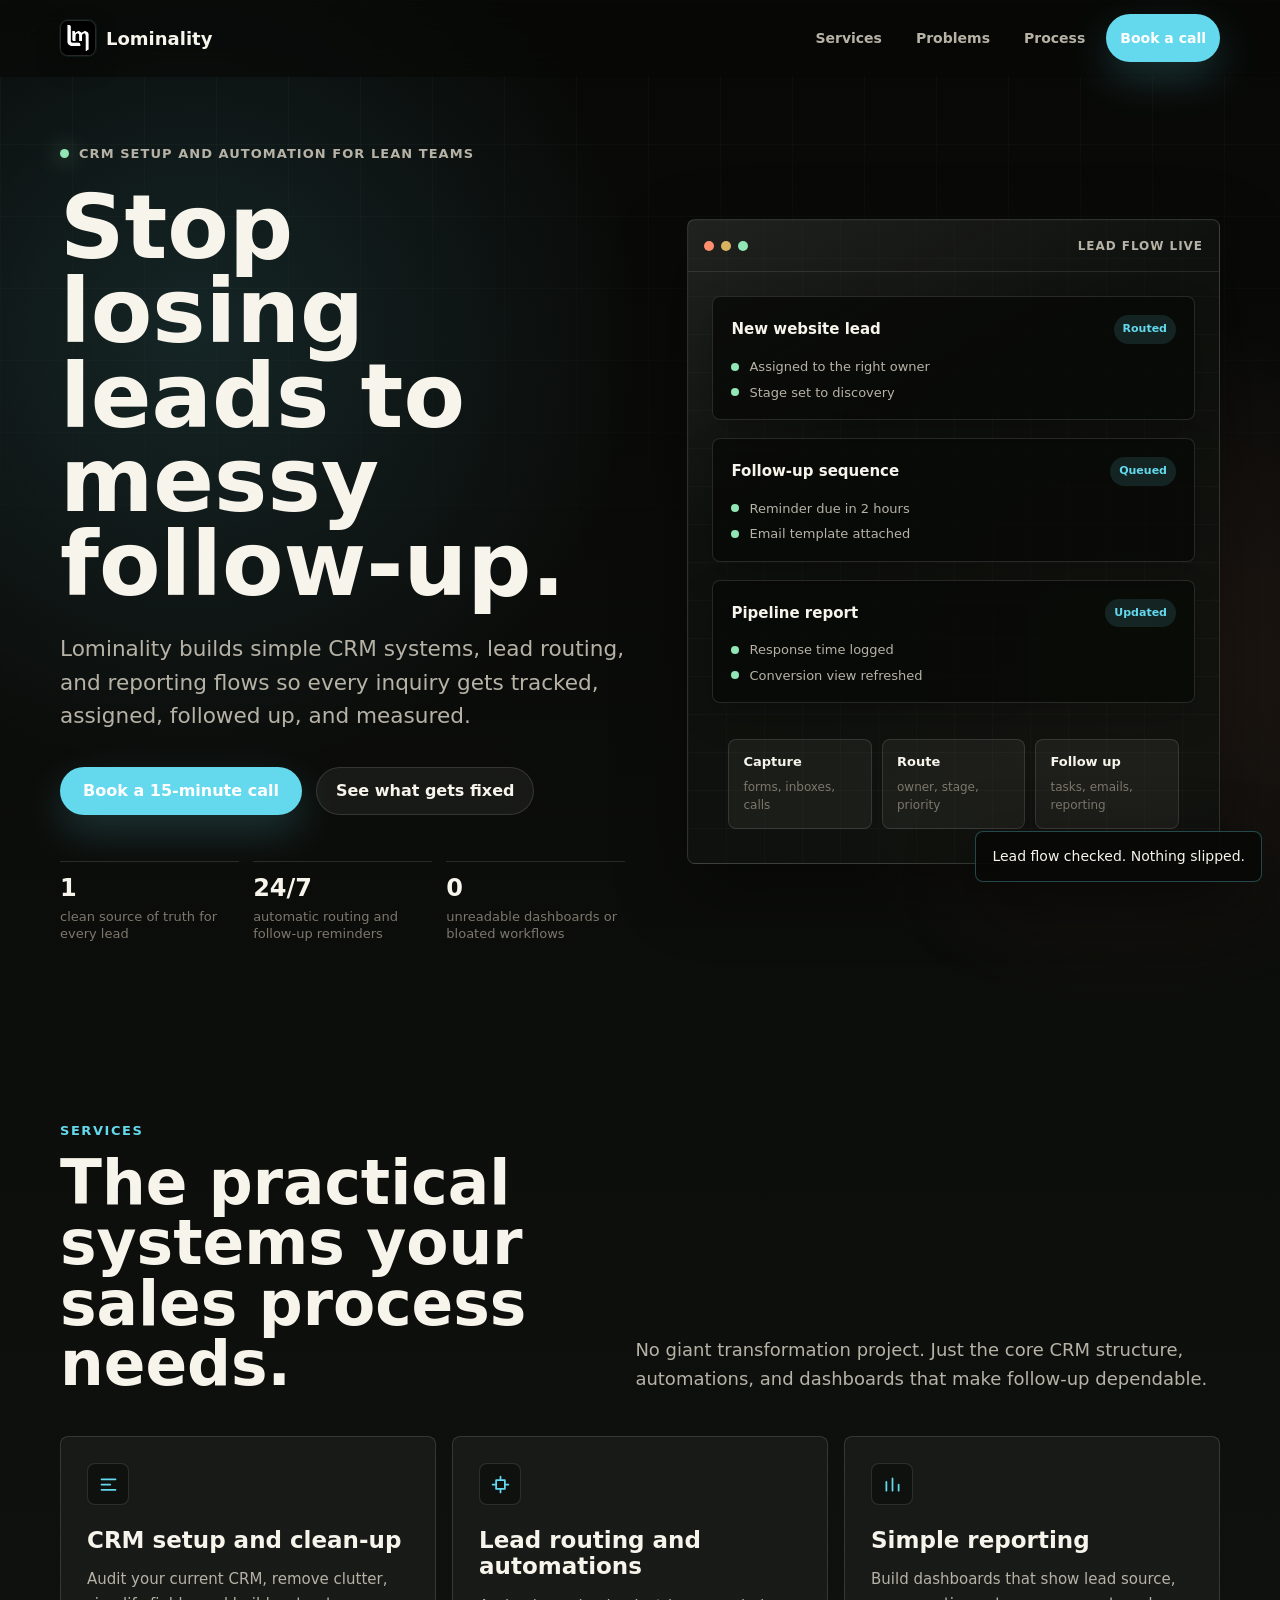
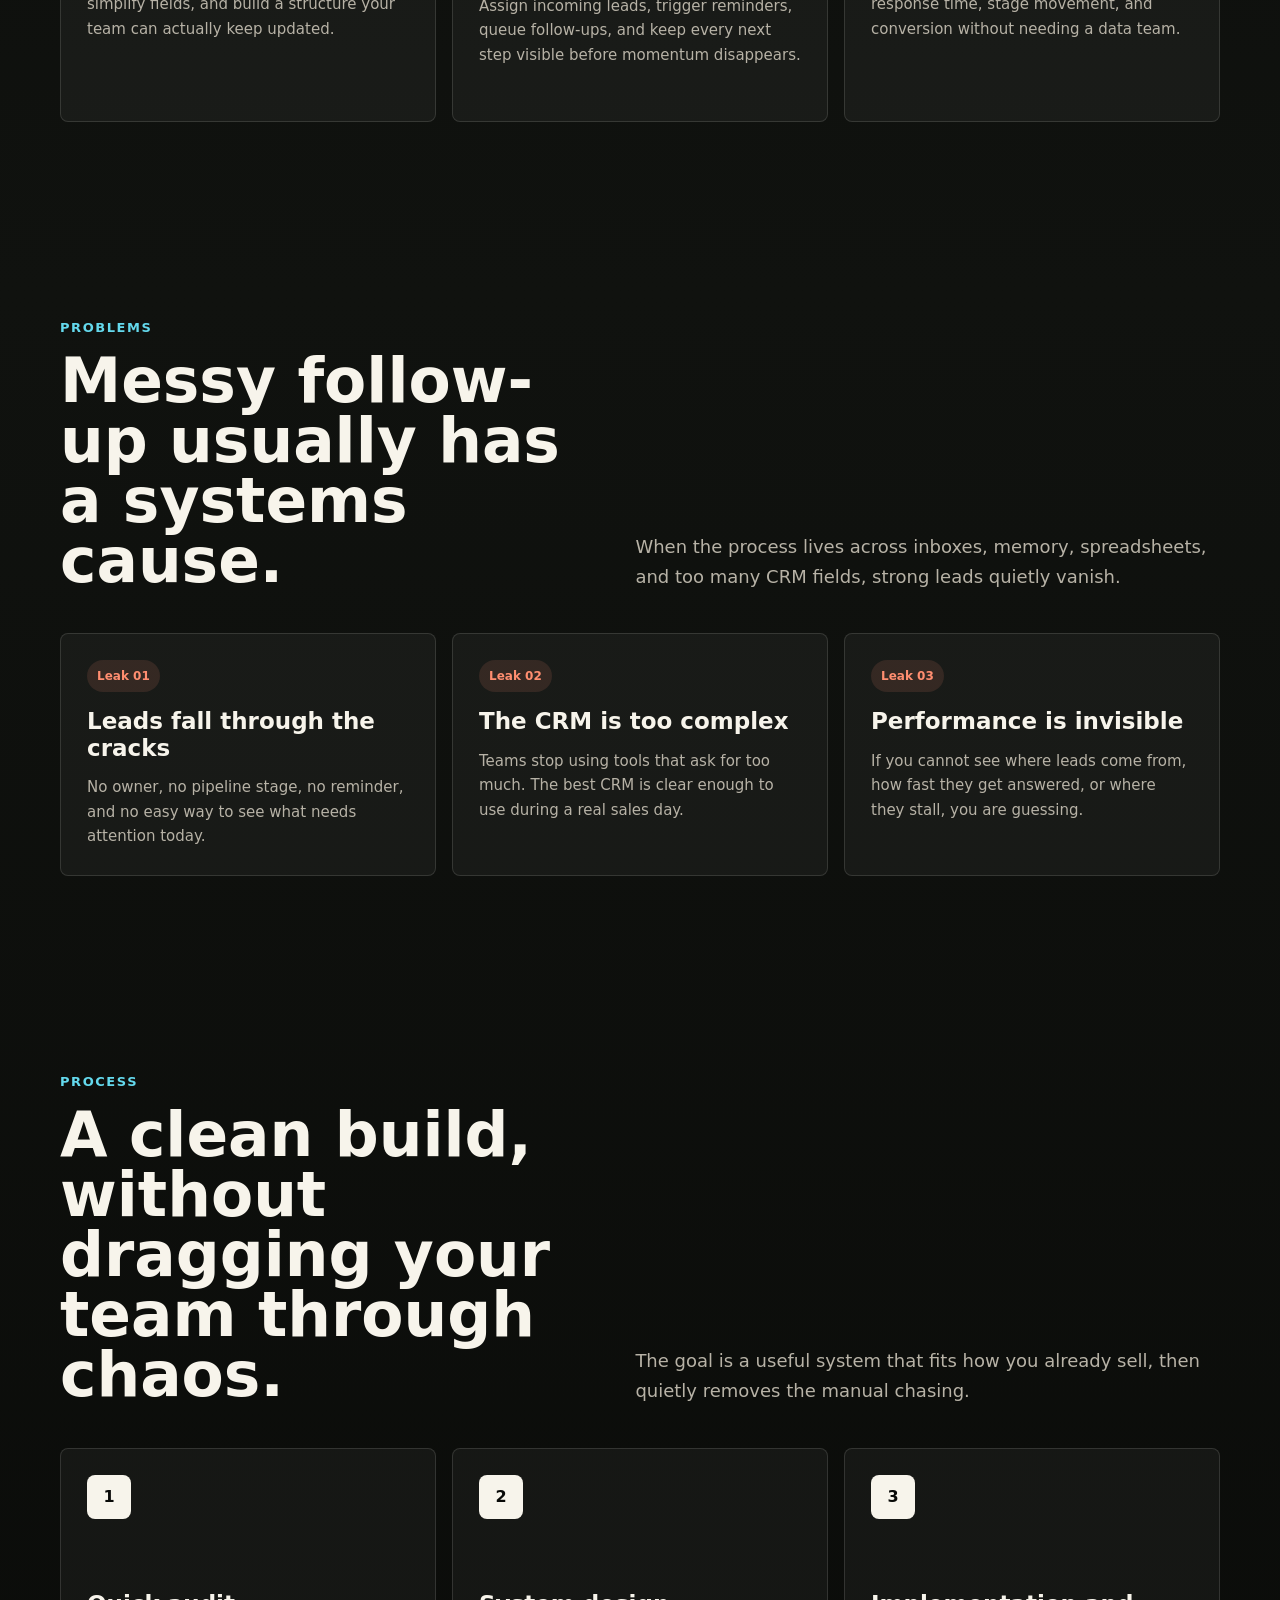
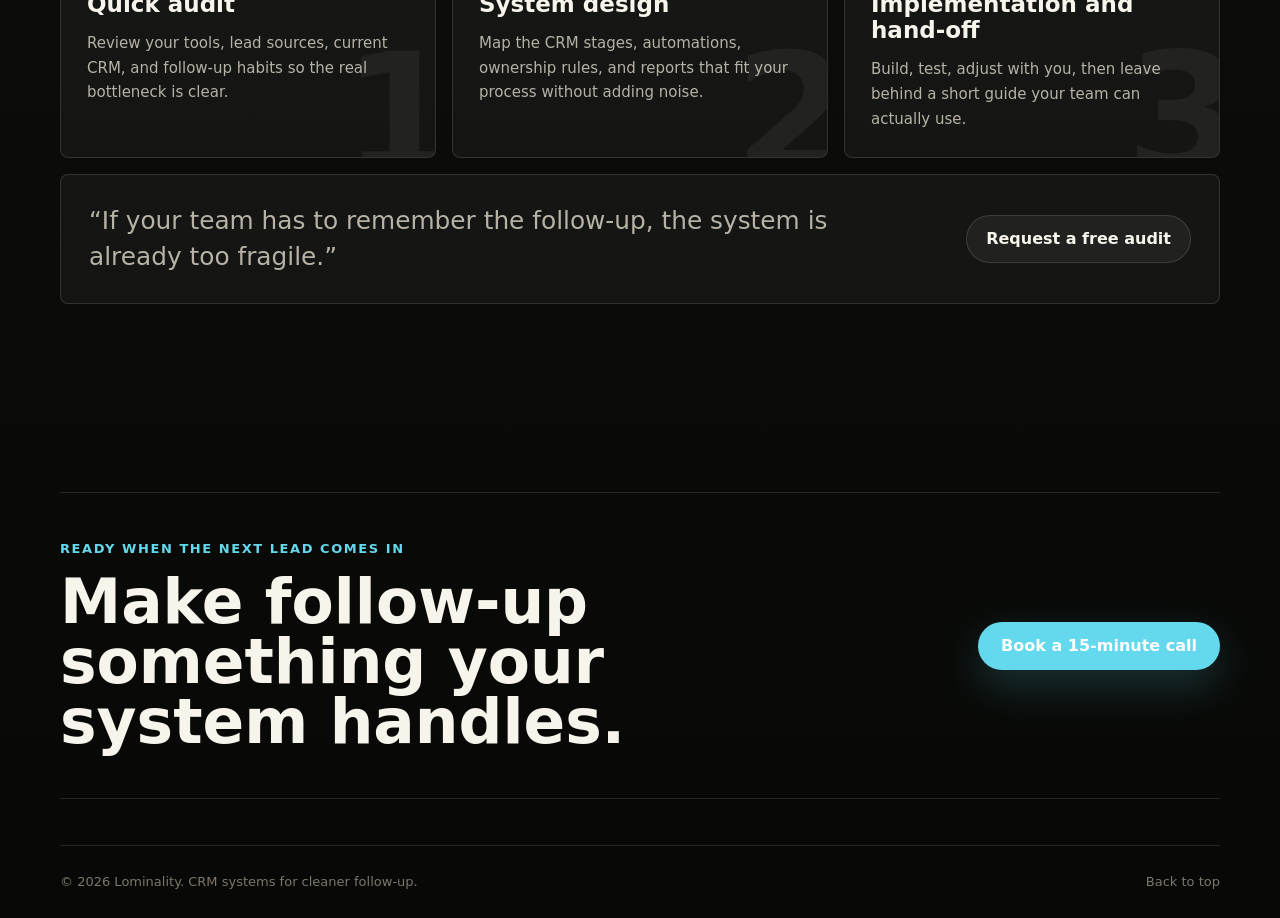
==== commit 32a9ec5f: "Add files via upload" ====
--- a/index.html
+++ b/index.html
@@ -220,13 +220,19 @@
         .button-primary {
             background: var(--cyan);
             box-shadow: 0 16px 42px rgba(100, 217, 237, 0.2);
-            color: #071012;
+            color: #fff;
             padding: 0 22px;
         }
 
         .button-primary:hover {
             background: #78e7f7;
             box-shadow: 0 18px 48px rgba(100, 217, 237, 0.28);
+        }
+
+        .nav-links a.button-primary,
+        .nav-links a.button-primary:hover,
+        .nav-links a.button-primary:focus-visible {
+            color: #fff;
         }
 
         .button-secondary {
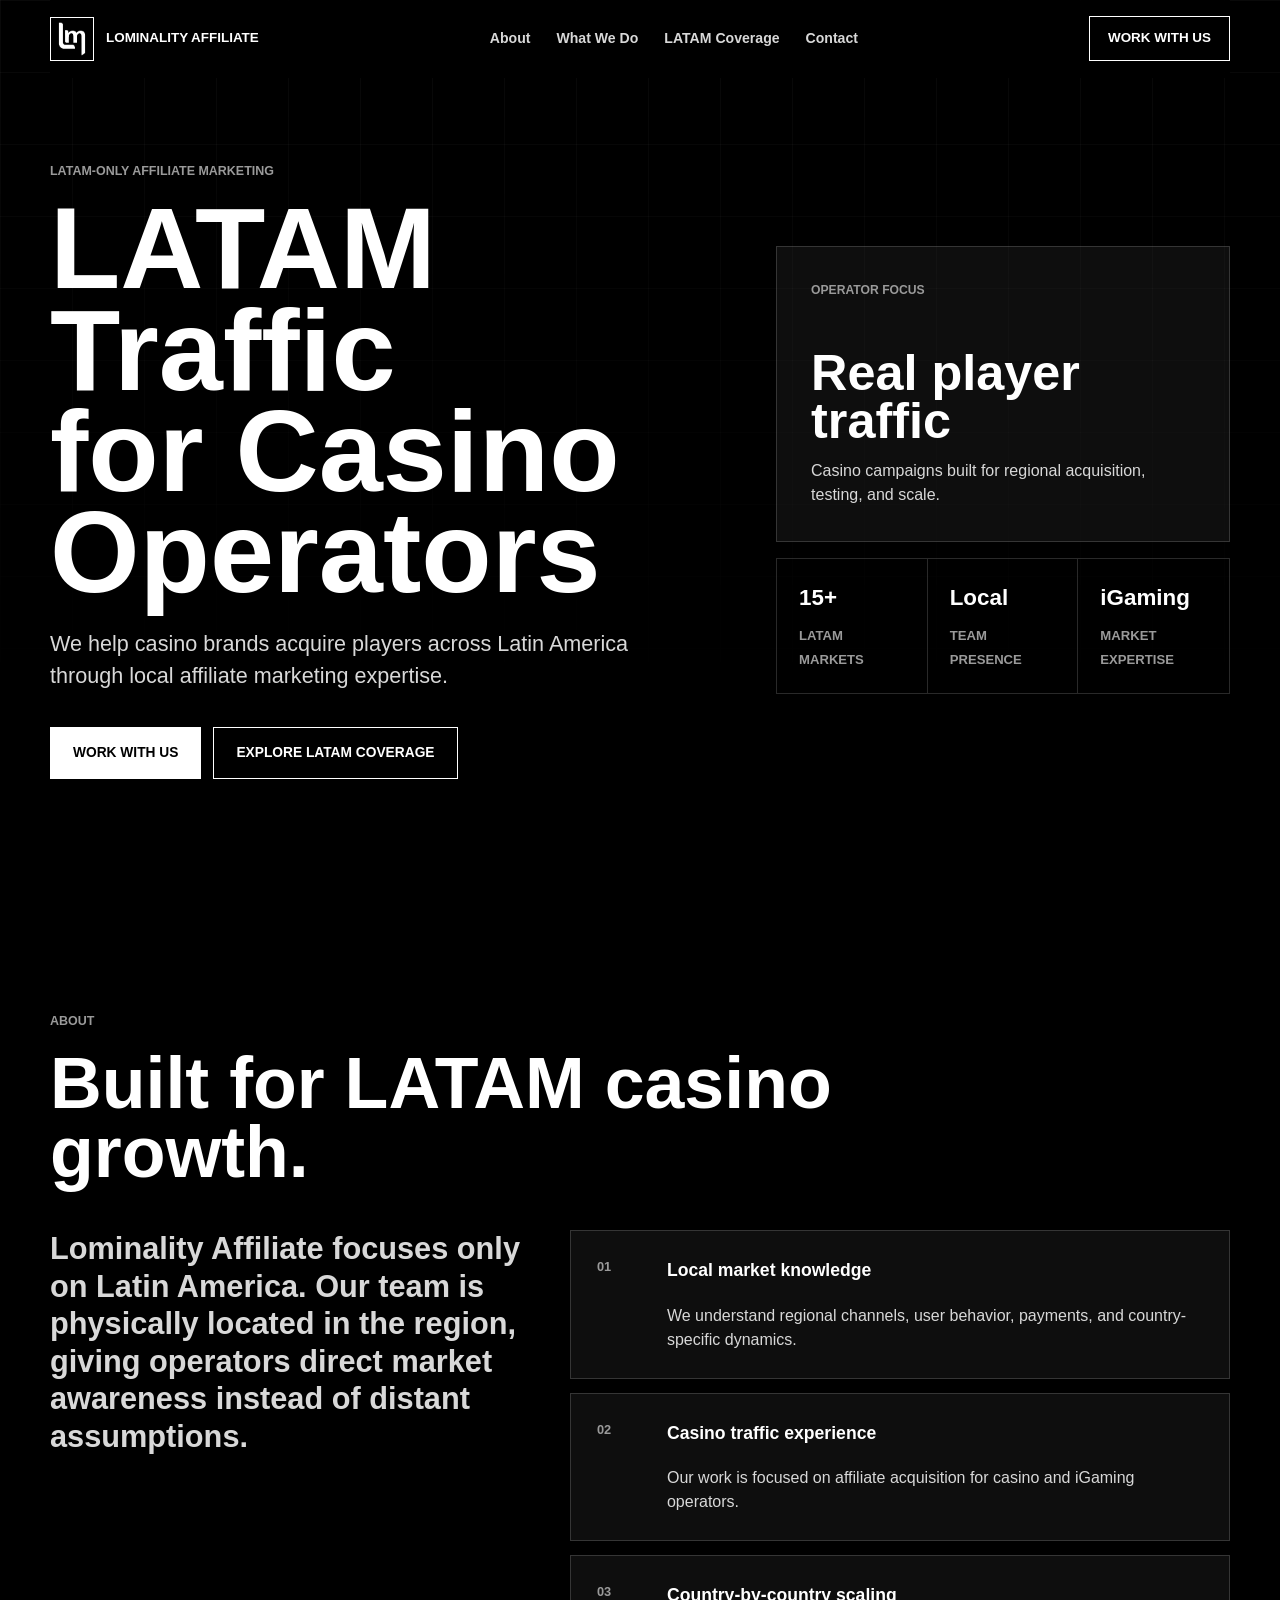
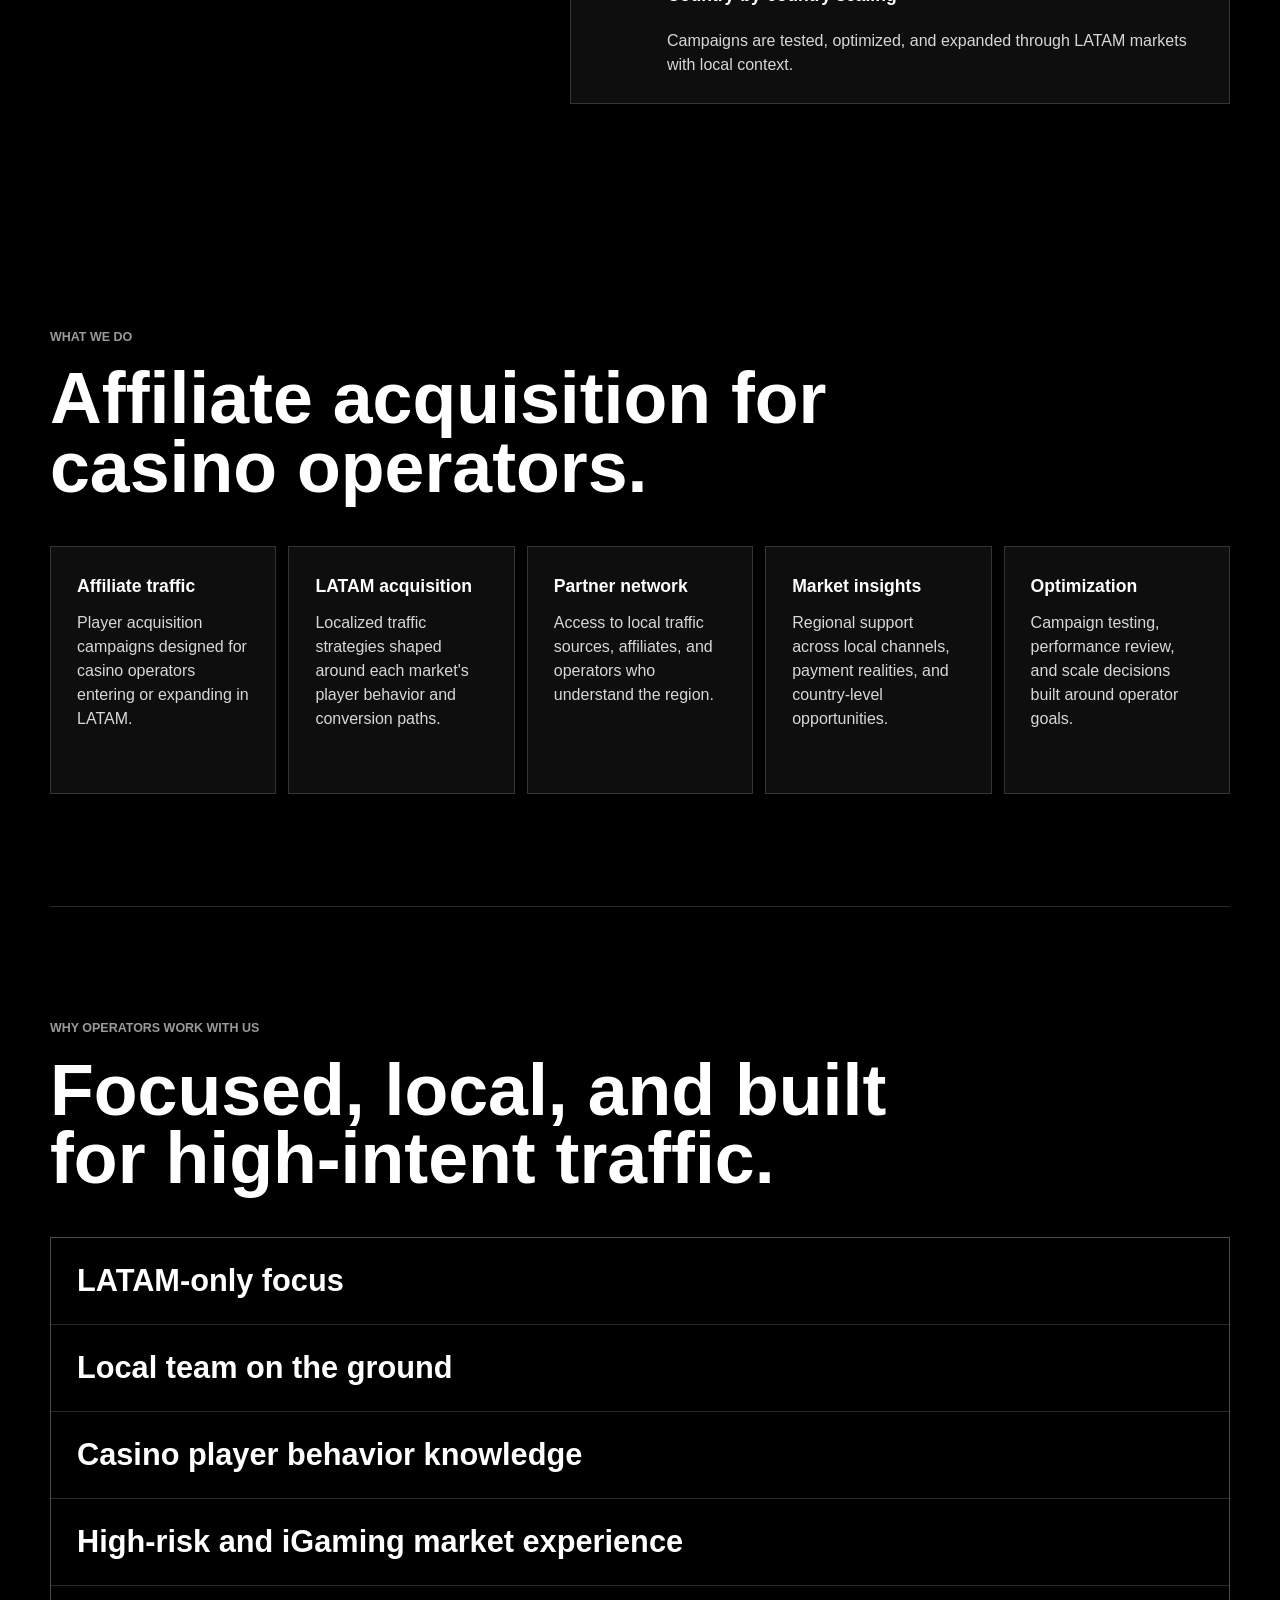
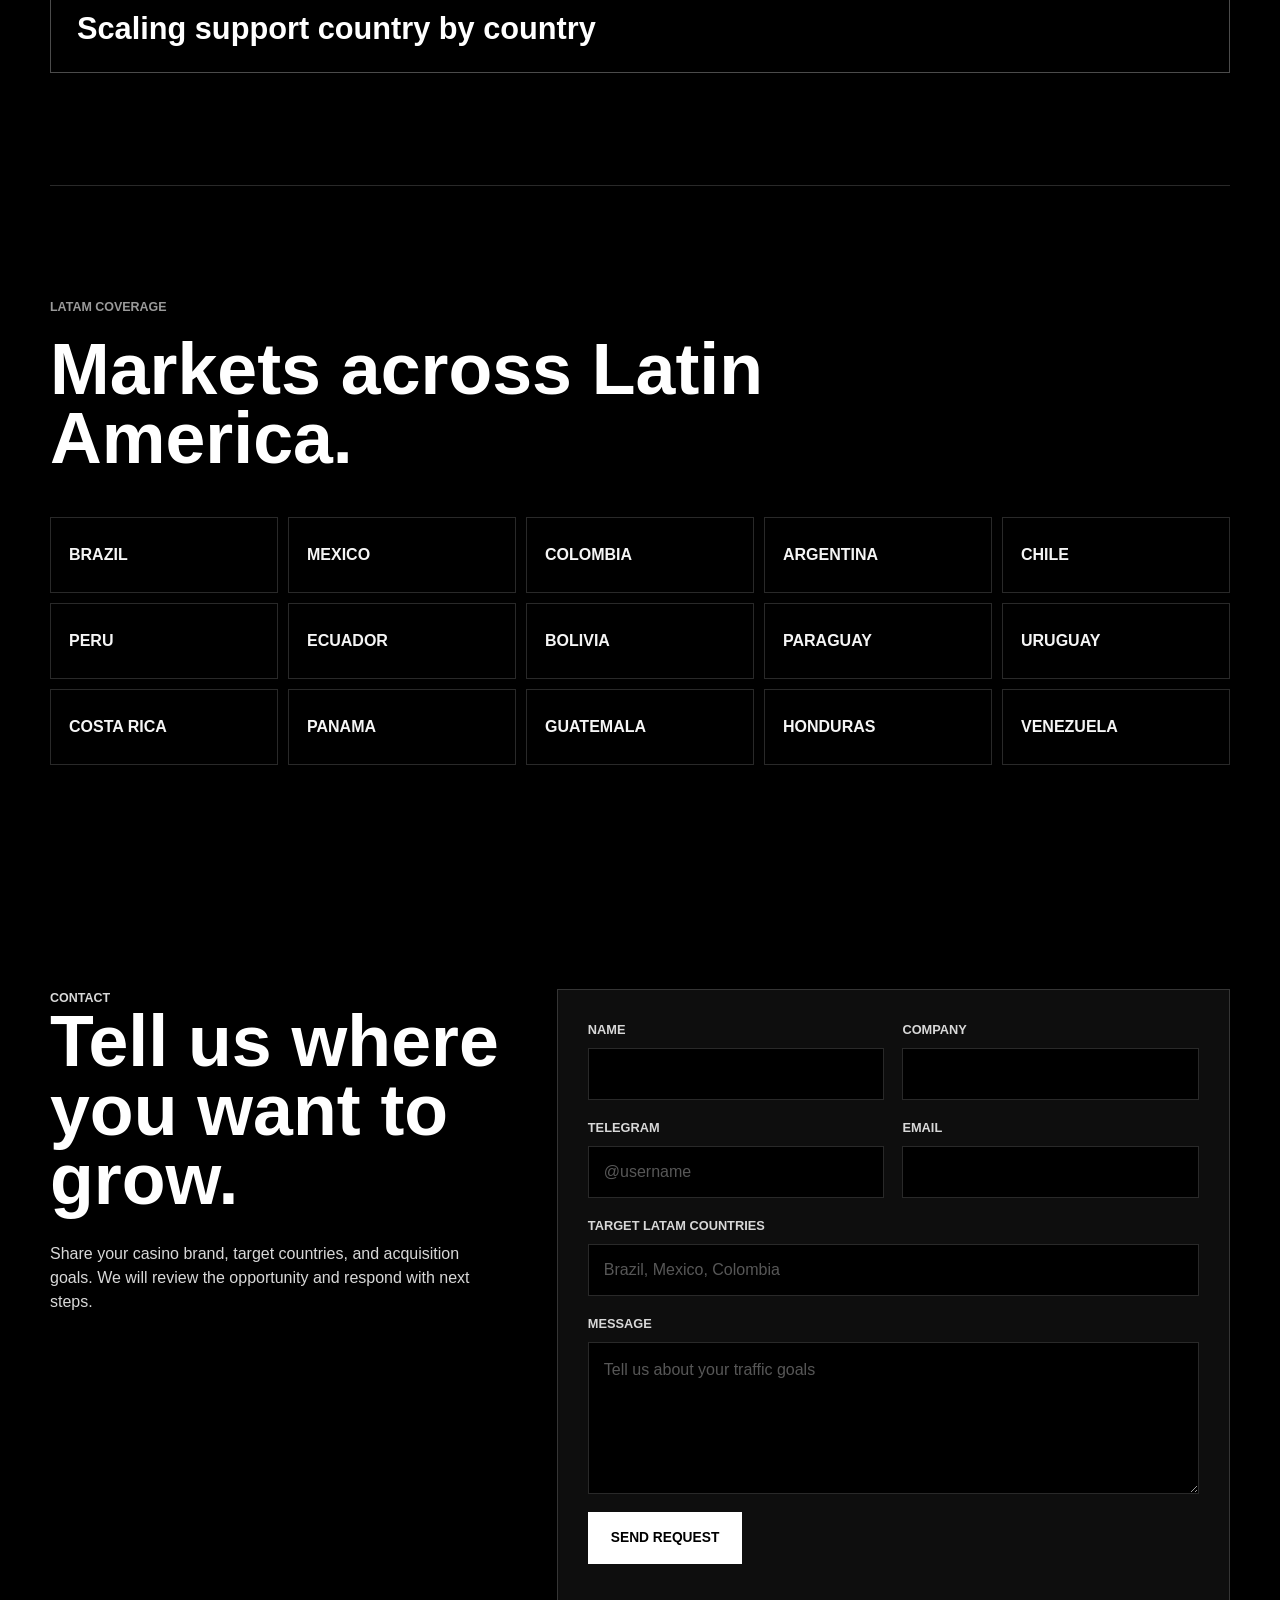
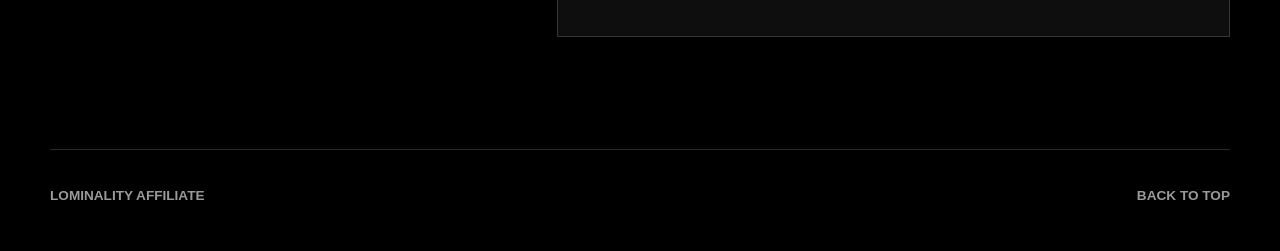
==== commit 70a650e7: "Add files via upload" ====
--- a/index.html
+++ b/index.html
@@ -1,1310 +1,217 @@
-<!DOCTYPE html>
+<!doctype html>
 <html lang="en">
-<head>
-    <meta charset="UTF-8">
-    <meta name="viewport" content="width=device-width, initial-scale=1.0">
-    <meta name="description" content="Lominality builds clean CRM and automation systems so every lead gets contacted, every time.">
-    <title>Lominality - CRM Systems That Stop Lead Leakage</title>
-    <style>
-        :root {
-            --ink: #f7f4eb;
-            --muted: #b7b2a6;
-            --quiet: #7d776c;
-            --black: #080907;
-            --charcoal: #11130f;
-            --line: rgba(247, 244, 235, 0.13);
-            --cyan: #64d9ed;
-            --mint: #92e6b5;
-            --coral: #ff8e70;
-            --gold: #d8b25f;
-            --shadow: 0 24px 70px rgba(0, 0, 0, 0.42);
-        }
-
-        * {
-            box-sizing: border-box;
-            margin: 0;
-            padding: 0;
-        }
-
-        html {
-            scroll-behavior: smooth;
-        }
-
-        body {
-            min-width: 320px;
-            background:
-                radial-gradient(circle at 15% 8%, rgba(100, 217, 237, 0.13), transparent 28rem),
-                radial-gradient(circle at 88% 16%, rgba(255, 142, 112, 0.1), transparent 22rem),
-                linear-gradient(180deg, #080907 0%, #10120f 46%, #080907 100%);
-            color: var(--ink);
-            font-family: Inter, ui-sans-serif, system-ui, -apple-system, BlinkMacSystemFont, "Segoe UI", sans-serif;
-            line-height: 1.5;
-            overflow-x: hidden;
-        }
-
-        body.nav-open {
-            overflow: hidden;
-        }
-
-        a {
-            color: inherit;
-            text-decoration: none;
-        }
-
-        button,
-        input,
-        textarea {
-            font: inherit;
-        }
-
-        .page-shell {
-            position: relative;
-            isolation: isolate;
-        }
-
-        .page-shell::before {
-            position: fixed;
-            inset: 0;
-            z-index: -2;
-            pointer-events: none;
-            content: "";
-            background-image:
-                linear-gradient(rgba(247, 244, 235, 0.04) 1px, transparent 1px),
-                linear-gradient(90deg, rgba(247, 244, 235, 0.035) 1px, transparent 1px);
-            background-size: 72px 72px;
-            mask-image: linear-gradient(to bottom, rgba(0, 0, 0, 0.85), transparent 82%);
-        }
-
-        .container {
-            width: min(1160px, calc(100% - 40px));
-            margin-inline: auto;
-        }
-
-        .site-header {
-            position: sticky;
-            top: 0;
-            z-index: 30;
-            border-bottom: 1px solid transparent;
-            background: rgba(8, 9, 7, 0.68);
-            backdrop-filter: blur(18px);
-            transition: border-color 180ms ease, background 180ms ease;
-        }
-
-        .site-header.is-scrolled {
-            border-color: var(--line);
-            background: rgba(8, 9, 7, 0.88);
-        }
-
-        .nav {
-            display: flex;
-            min-height: 76px;
-            align-items: center;
-            justify-content: space-between;
-            gap: 18px;
-        }
-
-        .logo {
-            display: inline-flex;
-            align-items: center;
-            gap: 10px;
-            font-size: 18px;
-            font-weight: 760;
-            letter-spacing: 0;
-        }
-
-        .logo-mark {
-            display: block;
-            width: 36px;
-            height: 36px;
-            border: 1px solid rgba(247, 244, 235, 0.16);
-            border-radius: 8px;
-            background: #000;
-            object-fit: cover;
-            box-shadow: 0 0 0 1px rgba(100, 217, 237, 0.08), 0 10px 24px rgba(0, 0, 0, 0.28);
-        }
-
-        .nav-links {
-            display: flex;
-            align-items: center;
-            gap: 8px;
-        }
-
-        .nav-links a {
-            border-radius: 999px;
-            color: var(--muted);
-            font-size: 14px;
-            font-weight: 650;
-            padding: 10px 13px;
-            transition: color 180ms ease, background 180ms ease;
-        }
-
-        .nav-links a:hover,
-        .nav-links a.is-active {
-            background: rgba(247, 244, 235, 0.07);
-            color: var(--ink);
-        }
-
-        .menu-button {
-            display: none;
-            width: 42px;
-            height: 42px;
-            place-items: center;
-            border: 1px solid var(--line);
-            border-radius: 8px;
-            background: rgba(247, 244, 235, 0.05);
-            color: var(--ink);
-            cursor: pointer;
-        }
-
-        .menu-button span,
-        .menu-button span::before,
-        .menu-button span::after {
-            display: block;
-            width: 18px;
-            height: 2px;
-            border-radius: 999px;
-            background: currentColor;
-            transition: transform 180ms ease, opacity 180ms ease;
-        }
-
-        .menu-button span {
-            position: relative;
-        }
-
-        .menu-button span::before,
-        .menu-button span::after {
-            position: absolute;
-            left: 0;
-            content: "";
-        }
-
-        .menu-button span::before {
-            top: -6px;
-        }
-
-        .menu-button span::after {
-            top: 6px;
-        }
-
-        body.nav-open .menu-button span {
-            transform: rotate(45deg);
-        }
-
-        body.nav-open .menu-button span::before {
-            opacity: 0;
-        }
-
-        body.nav-open .menu-button span::after {
-            transform: translateY(-6px) rotate(-90deg);
-        }
-
-        .button {
-            display: inline-flex;
-            min-height: 48px;
-            align-items: center;
-            justify-content: center;
-            gap: 9px;
-            border: 1px solid transparent;
-            border-radius: 999px;
-            cursor: pointer;
-            font-weight: 760;
-            line-height: 1;
-            transition: transform 180ms ease, box-shadow 180ms ease, background 180ms ease, border-color 180ms ease;
-            white-space: nowrap;
-        }
-
-        .button:hover {
-            transform: translateY(-2px);
-        }
-
-        .button-primary {
-            background: var(--cyan);
-            box-shadow: 0 16px 42px rgba(100, 217, 237, 0.2);
-            color: #fff;
-            padding: 0 22px;
-        }
-
-        .button-primary:hover {
-            background: #78e7f7;
-            box-shadow: 0 18px 48px rgba(100, 217, 237, 0.28);
-        }
-
-        .nav-links a.button-primary,
-        .nav-links a.button-primary:hover,
-        .nav-links a.button-primary:focus-visible {
-            color: #fff;
-        }
-
-        .button-secondary {
-            border-color: var(--line);
-            background: rgba(247, 244, 235, 0.055);
-            color: var(--ink);
-            padding: 0 19px;
-        }
-
-        .button-secondary:hover {
-            border-color: rgba(247, 244, 235, 0.28);
-            background: rgba(247, 244, 235, 0.09);
-        }
-
-        .hero {
-            display: grid;
-            min-height: calc(100vh - 76px);
-            align-items: center;
-            gap: 62px;
-            grid-template-columns: minmax(0, 1.03fr) minmax(360px, 0.97fr);
-            padding: 64px 0 80px;
-        }
-
-        .eyebrow {
-            display: inline-flex;
-            align-items: center;
-            gap: 10px;
-            margin-bottom: 22px;
-            color: var(--muted);
-            font-size: 13px;
-            font-weight: 720;
-            letter-spacing: 0.08em;
-            text-transform: uppercase;
-        }
-
-        .eyebrow::before {
-            width: 9px;
-            height: 9px;
-            border-radius: 999px;
-            background: var(--mint);
-            box-shadow: 0 0 22px rgba(146, 230, 181, 0.75);
-            content: "";
-        }
-
-        h1 {
-            max-width: 780px;
-            font-size: clamp(3.15rem, 7vw, 6.7rem);
-            font-weight: 810;
-            letter-spacing: 0;
-            line-height: 0.94;
-        }
-
-        .hero-copy {
-            max-width: 650px;
-            margin-top: 26px;
-            color: var(--muted);
-            font-size: clamp(1.05rem, 2vw, 1.35rem);
-            line-height: 1.55;
-        }
-
-        .hero-actions {
-            display: flex;
-            flex-wrap: wrap;
-            gap: 14px;
-            margin-top: 34px;
-        }
-
-        .proof-row {
-            display: grid;
-            max-width: 630px;
-            margin-top: 46px;
-            gap: 14px;
-            grid-template-columns: repeat(3, minmax(0, 1fr));
-        }
-
-        .proof-item {
-            border-top: 1px solid var(--line);
-            padding-top: 14px;
-        }
-
-        .proof-item strong {
-            display: block;
-            color: var(--ink);
-            font-size: 24px;
-            line-height: 1;
-        }
-
-        .proof-item span {
-            display: block;
-            margin-top: 8px;
-            color: var(--quiet);
-            font-size: 13px;
-            line-height: 1.35;
-        }
-
-        .system-visual {
-            position: relative;
-            display: flex;
-            flex-direction: column;
-            min-height: 560px;
-            border: 1px solid rgba(247, 244, 235, 0.14);
-            border-radius: 8px;
-            background:
-                linear-gradient(150deg, rgba(247, 244, 235, 0.08), transparent 34%),
-                rgba(17, 19, 15, 0.8);
-            box-shadow: var(--shadow);
-            overflow: hidden;
-        }
-
-        .system-visual::before {
-            position: absolute;
-            inset: 0;
-            background-image:
-                linear-gradient(rgba(247, 244, 235, 0.045) 1px, transparent 1px),
-                linear-gradient(90deg, rgba(247, 244, 235, 0.035) 1px, transparent 1px);
-            background-size: 38px 38px;
-            content: "";
-            opacity: 0.6;
-        }
-
-        .visual-topbar {
-            position: relative;
-            flex: 0 0 auto;
-            display: flex;
-            height: 52px;
-            align-items: center;
-            justify-content: space-between;
-            border-bottom: 1px solid rgba(247, 244, 235, 0.1);
-            padding: 0 16px;
-        }
-
-        .traffic {
-            display: flex;
-            gap: 7px;
-        }
-
-        .traffic span {
-            width: 10px;
-            height: 10px;
-            border-radius: 999px;
-            background: var(--coral);
-        }
-
-        .traffic span:nth-child(2) {
-            background: var(--gold);
-        }
-
-        .traffic span:nth-child(3) {
-            background: var(--mint);
-        }
-
-        .visual-status {
-            color: var(--muted);
-            font-size: 12px;
-            font-weight: 720;
-            letter-spacing: 0.08em;
-            text-transform: uppercase;
-        }
-
-        .pipeline {
-            position: relative;
-            display: grid;
-            flex: 1 1 auto;
-            gap: 18px;
-            padding: 24px 24px 160px;
-        }
-
-        .lead-card {
-            position: relative;
-            border: 1px solid rgba(247, 244, 235, 0.13);
-            border-radius: 8px;
-            background: rgba(8, 9, 7, 0.78);
-            padding: 18px;
-            box-shadow: 0 15px 34px rgba(0, 0, 0, 0.2);
-            transform: translateY(18px);
-            opacity: 0;
-            transition: opacity 700ms ease, transform 700ms ease, border-color 220ms ease;
-        }
-
-        .lead-card.is-visible {
-            opacity: 1;
-            transform: translateY(0);
-        }
-
-        .lead-card:hover {
-            border-color: rgba(100, 217, 237, 0.42);
-        }
-
-        .lead-head {
-            display: flex;
-            align-items: center;
-            justify-content: space-between;
-            gap: 12px;
-            margin-bottom: 14px;
-        }
-
-        .lead-name {
-            font-size: 15px;
-            font-weight: 780;
-        }
-
-        .tag {
-            flex: 0 0 auto;
-            border-radius: 999px;
-            background: rgba(100, 217, 237, 0.12);
-            color: var(--cyan);
-            font-size: 11px;
-            font-weight: 760;
-            padding: 6px 9px;
-            white-space: nowrap;
-        }
-
-        .lead-meta {
-            display: grid;
-            gap: 8px;
-        }
-
-        .lead-line {
-            display: flex;
-            align-items: center;
-            gap: 10px;
-            color: var(--muted);
-            font-size: 13px;
-            line-height: 1.35;
-        }
-
-        .lead-line::before {
-            flex: 0 0 auto;
-            width: 8px;
-            height: 8px;
-            border-radius: 999px;
-            background: var(--mint);
-            content: "";
-        }
-
-        .automation-path {
-            position: absolute;
-            right: 40px;
-            bottom: 34px;
-            left: 40px;
-            display: grid;
-            gap: 10px;
-            grid-template-columns: repeat(3, minmax(0, 1fr));
-        }
-
-        .path-step {
-            position: relative;
-            min-height: 82px;
-            border: 1px solid rgba(247, 244, 235, 0.12);
-            border-radius: 8px;
-            background: rgba(247, 244, 235, 0.05);
-            padding: 14px;
-            overflow: hidden;
-        }
-
-        .path-step::after {
-            position: absolute;
-            inset: auto 0 0;
-            height: 3px;
-            background: linear-gradient(90deg, var(--cyan), var(--mint), var(--coral));
-            content: "";
-            transform: scaleX(0);
-            transform-origin: left;
-        }
-
-        .path-step.is-running::after {
-            animation: fillLine 2.7s ease-in-out infinite;
-        }
-
-        .path-step strong {
-            display: block;
-            font-size: 13px;
-            line-height: 1.25;
-        }
-
-        .path-step span {
-            display: block;
-            margin-top: 8px;
-            color: var(--quiet);
-            font-size: 12px;
-        }
-
-        .section {
-            padding: 98px 0;
-        }
-
-        .section-header {
-            display: grid;
-            align-items: end;
-            gap: 20px;
-            grid-template-columns: 0.95fr 1fr;
-            margin-bottom: 42px;
-        }
-
-        .kicker {
-            color: var(--cyan);
-            font-size: 13px;
-            font-weight: 820;
-            letter-spacing: 0.12em;
-            text-transform: uppercase;
-        }
-
-        h2 {
-            margin-top: 13px;
-            font-size: clamp(2.25rem, 4.8vw, 4.6rem);
-            font-weight: 810;
-            letter-spacing: 0;
-            line-height: 0.98;
-        }
-
-        .section-lede {
-            color: var(--muted);
-            font-size: 18px;
-            line-height: 1.65;
-        }
-
-        .service-grid,
-        .problem-grid {
-            display: grid;
-            gap: 16px;
-            grid-template-columns: repeat(3, minmax(0, 1fr));
-        }
-
-        .service-card,
-        .problem-card,
-        .step-card,
-        .quote-panel {
-            border: 1px solid var(--line);
-            border-radius: 8px;
-            background: rgba(247, 244, 235, 0.045);
-        }
-
-        .service-card,
-        .problem-card {
-            min-height: 286px;
-            padding: 26px;
-            transition: transform 220ms ease, border-color 220ms ease, background 220ms ease;
-        }
-
-        .service-card:hover,
-        .problem-card:hover {
-            border-color: rgba(100, 217, 237, 0.4);
-            background: rgba(247, 244, 235, 0.065);
-            transform: translateY(-4px);
-        }
-
-        .card-icon {
-            display: grid;
-            width: 42px;
-            height: 42px;
-            place-items: center;
-            margin-bottom: 22px;
-            border: 1px solid rgba(247, 244, 235, 0.13);
-            border-radius: 8px;
-            background: rgba(8, 9, 7, 0.46);
-            color: var(--cyan);
-        }
-
-        .card-icon svg {
-            width: 21px;
-            height: 21px;
-        }
-
-        h3 {
-            font-size: 23px;
-            font-weight: 760;
-            letter-spacing: 0;
-            line-height: 1.14;
-        }
-
-        .service-card p,
-        .problem-card p,
-        .step-card p {
-            margin-top: 14px;
-            color: var(--muted);
-            font-size: 15px;
-            line-height: 1.65;
-        }
-
-        .problem-card {
-            min-height: 230px;
-        }
-
-        .problem-card strong {
-            display: inline-flex;
-            margin-bottom: 16px;
-            border-radius: 999px;
-            background: rgba(255, 142, 112, 0.12);
-            color: var(--coral);
-            font-size: 12px;
-            font-weight: 800;
-            padding: 7px 10px;
-        }
-
-        .workflow {
-            display: grid;
-            gap: 16px;
-            grid-template-columns: repeat(3, minmax(0, 1fr));
-        }
-
-        .step-card {
-            position: relative;
-            min-height: 300px;
-            padding: 26px;
-            overflow: hidden;
-        }
-
-        .step-card::after {
-            position: absolute;
-            right: -24px;
-            bottom: -42px;
-            color: rgba(247, 244, 235, 0.06);
-            content: attr(data-step);
-            font-size: 168px;
-            font-weight: 820;
-            line-height: 1;
-        }
-
-        .step-number {
-            display: grid;
-            width: 44px;
-            height: 44px;
-            place-items: center;
-            margin-bottom: 72px;
-            border-radius: 8px;
-            background: var(--ink);
-            color: var(--black);
-            font-weight: 860;
-        }
-
-        .quote-panel {
-            display: grid;
-            align-items: center;
-            gap: 28px;
-            grid-template-columns: 1fr auto;
-            margin-top: 16px;
-            padding: 28px;
-        }
-
-        .quote-panel p {
-            max-width: 780px;
-            color: var(--muted);
-            font-size: clamp(1.15rem, 2vw, 1.55rem);
-            line-height: 1.45;
-        }
-
-        .footer-cta {
-            padding: 90px 0 46px;
-        }
-
-        .cta-band {
-            display: grid;
-            align-items: center;
-            gap: 30px;
-            grid-template-columns: 1fr auto;
-            border-block: 1px solid var(--line);
-            padding: 46px 0;
-        }
-
-        .cta-band h2 {
-            max-width: 780px;
-        }
-
-        .footer {
-            display: flex;
-            align-items: center;
-            justify-content: space-between;
-            gap: 20px;
-            border-top: 1px solid var(--line);
-            padding: 26px 0;
-            color: var(--quiet);
-            font-size: 13px;
-        }
-
-        .reveal {
-            opacity: 0;
-            transform: translateY(24px);
-            transition: opacity 650ms ease, transform 650ms ease;
-        }
-
-        .reveal.is-visible {
-            opacity: 1;
-            transform: translateY(0);
-        }
-
-        .toast {
-            position: fixed;
-            right: 18px;
-            bottom: 18px;
-            z-index: 50;
-            max-width: 310px;
-            border: 1px solid rgba(100, 217, 237, 0.3);
-            border-radius: 8px;
-            background: rgba(8, 9, 7, 0.92);
-            box-shadow: var(--shadow);
-            color: var(--ink);
-            font-size: 14px;
-            padding: 14px 16px;
-            transform: translateY(16px);
-            opacity: 0;
-            pointer-events: none;
-            transition: opacity 220ms ease, transform 220ms ease;
-        }
-
-        .toast.is-visible {
-            opacity: 1;
-            transform: translateY(0);
-        }
-
-        @keyframes fillLine {
-            0% {
-                transform: scaleX(0);
-            }
-            55%,
-            100% {
-                transform: scaleX(1);
-            }
-        }
-
-        @media (prefers-reduced-motion: reduce) {
-            *,
-            *::before,
-            *::after {
-                animation-duration: 0.01ms !important;
-                animation-iteration-count: 1 !important;
-                scroll-behavior: auto !important;
-                transition-duration: 0.01ms !important;
-            }
-        }
-
-        @media (max-width: 980px) {
-            .container {
-                width: min(100% - 32px, 720px);
-            }
-
-            .nav {
-                min-height: 70px;
-            }
-
-            .nav-links {
-                position: fixed;
-                top: 70px;
-                right: 16px;
-                left: 16px;
-                display: grid;
-                border: 1px solid var(--line);
-                border-radius: 8px;
-                background: rgba(8, 9, 7, 0.96);
-                box-shadow: var(--shadow);
-                padding: 12px;
-                transform: translateY(-12px);
-                opacity: 0;
-                pointer-events: none;
-                transition: opacity 180ms ease, transform 180ms ease;
-            }
-
-            body.nav-open .nav-links {
-                opacity: 1;
-                pointer-events: auto;
-                transform: translateY(0);
-            }
-
-            .nav-links a {
-                padding: 14px;
-            }
-
-            .nav-links .button {
-                width: 100%;
-                margin-top: 4px;
-            }
-
-            .menu-button {
-                display: grid;
-            }
-
-            .hero {
-                min-height: auto;
-                grid-template-columns: 1fr;
-                gap: 34px;
-                padding: 56px 0 68px;
-            }
-
-            .system-visual {
-                min-height: 520px;
-            }
-
-            .section {
-                padding: 76px 0;
-            }
-
-            .section-header,
-            .cta-band,
-            .quote-panel {
-                grid-template-columns: 1fr;
-            }
-
-            .section-header {
-                margin-bottom: 30px;
-            }
-
-            .service-grid,
-            .problem-grid,
-            .workflow {
-                grid-template-columns: 1fr;
-            }
-
-            .service-card,
-            .problem-card,
-            .step-card {
-                min-height: auto;
-            }
-
-            .step-number {
-                margin-bottom: 38px;
-            }
-
-            .quote-panel .button,
-            .cta-band .button {
-                justify-self: start;
-            }
-        }
-
-        @media (max-width: 620px) {
-            .container {
-                width: min(100% - 28px, 520px);
-            }
-
-            .site-header {
-                position: sticky;
-            }
-
-            .logo {
-                font-size: 16px;
-            }
-
-            .logo-mark {
-                width: 34px;
-                height: 34px;
-            }
-
-            .hero {
-                padding-top: 42px;
-            }
-
-            h1 {
-                font-size: clamp(2.8rem, 14vw, 4.4rem);
-            }
-
-            .hero-copy,
-            .section-lede {
-                font-size: 16px;
-            }
-
-            .hero-actions,
-            .proof-row {
-                grid-template-columns: 1fr;
-            }
-
-            .hero-actions {
-                display: grid;
-            }
-
-            .button {
-                width: 100%;
-            }
-
-            .proof-row {
-                display: grid;
-                margin-top: 34px;
-            }
-
-            .system-visual {
-                min-height: 0;
-                overflow: visible;
-            }
-
-            .pipeline {
-                gap: 12px;
-                padding: 16px;
-            }
-
-            .lead-card {
-                padding: 16px;
-            }
-
-            .lead-head {
-                align-items: center;
-                flex-direction: row;
-                margin-bottom: 12px;
-            }
-
-            .lead-name {
-                min-width: 0;
-                overflow-wrap: anywhere;
-            }
-
-            .lead-line {
-                align-items: flex-start;
-                font-size: 12px;
-            }
-
-            .lead-line::before {
-                margin-top: 4px;
-            }
-
-            .automation-path {
-                position: relative;
-                right: auto;
-                bottom: auto;
-                left: auto;
-                margin: 0 16px 16px;
-                grid-template-columns: 1fr;
-            }
-
-            .path-step {
-                min-height: 0;
-                padding: 12px 14px 14px;
-            }
-
-            .path-step strong,
-            .path-step span {
-                line-height: 1.25;
-            }
-
-            .section {
-                padding: 64px 0;
-            }
-
-            h2 {
-                font-size: clamp(2.2rem, 11vw, 3.6rem);
-            }
-
-            .service-card,
-            .problem-card,
-            .step-card,
-            .quote-panel {
-                padding: 22px;
-            }
-
-            h3 {
-                font-size: 21px;
-            }
-
-            .footer-cta {
-                padding-top: 62px;
-            }
-
-            .cta-band {
-                padding: 34px 0;
-            }
-
-            .footer {
-                align-items: flex-start;
-                flex-direction: column;
-            }
-        }
-    </style>
-</head>
-<body>
-    <div class="page-shell">
-        <header class="site-header" data-header>
-            <nav class="nav container" aria-label="Primary navigation">
-                <a href="#home" class="logo" aria-label="Lominality home">
-                    <img class="logo-mark" src="Lominality%20Square.jpg" alt="" width="72" height="72">
-                    <span>Lominality</span>
-                </a>
-
-                <button class="menu-button" type="button" aria-label="Open navigation menu" aria-expanded="false" data-menu-button>
-                    <span aria-hidden="true"></span>
-                </button>
-
-                <div class="nav-links" data-nav-links>
-                    <a href="#services">Services</a>
-                    <a href="#problems">Problems</a>
-                    <a href="#process">Process</a>
-                    <a href="https://calendar.app.google/Gyg8Z2e34V1AoTU7A" target="_blank" rel="noreferrer" class="button button-primary">Book a call</a>
-                </div>
-            </nav>
-        </header>
-
-        <main>
-            <section class="hero container" id="home">
-                <div class="reveal">
-                    <p class="eyebrow">CRM setup and automation for lean teams</p>
-                    <h1>Stop losing leads to messy follow-up.</h1>
-                    <p class="hero-copy">Lominality builds simple CRM systems, lead routing, and reporting flows so every inquiry gets tracked, assigned, followed up, and measured.</p>
-
-                    <div class="hero-actions">
-                        <a href="https://calendar.app.google/Gyg8Z2e34V1AoTU7A" target="_blank" rel="noreferrer" class="button button-primary">Book a 15-minute call</a>
-                        <a href="#services" class="button button-secondary">See what gets fixed</a>
-                    </div>
-
-                    <div class="proof-row" aria-label="Lominality outcomes">
-                        <div class="proof-item">
-                            <strong>1</strong>
-                            <span>clean source of truth for every lead</span>
-                        </div>
-                        <div class="proof-item">
-                            <strong>24/7</strong>
-                            <span>automatic routing and follow-up reminders</span>
-                        </div>
-                        <div class="proof-item">
-                            <strong>0</strong>
-                            <span>unreadable dashboards or bloated workflows</span>
-                        </div>
-                    </div>
-                </div>
-
-                <div class="system-visual reveal" aria-label="Animated CRM workflow preview">
-                    <div class="visual-topbar">
-                        <div class="traffic" aria-hidden="true">
-                            <span></span>
-                            <span></span>
-                            <span></span>
-                        </div>
-                        <div class="visual-status">Lead flow live</div>
-                    </div>
-
-                    <div class="pipeline">
-                        <article class="lead-card">
-                            <div class="lead-head">
-                                <div class="lead-name">New website lead</div>
-                                <span class="tag">Routed</span>
-                            </div>
-                            <div class="lead-meta">
-                                <div class="lead-line">Assigned to the right owner</div>
-                                <div class="lead-line">Stage set to discovery</div>
-                            </div>
-                        </article>
-
-                        <article class="lead-card">
-                            <div class="lead-head">
-                                <div class="lead-name">Follow-up sequence</div>
-                                <span class="tag">Queued</span>
-                            </div>
-                            <div class="lead-meta">
-                                <div class="lead-line">Reminder due in 2 hours</div>
-                                <div class="lead-line">Email template attached</div>
-                            </div>
-                        </article>
-
-                        <article class="lead-card">
-                            <div class="lead-head">
-                                <div class="lead-name">Pipeline report</div>
-                                <span class="tag">Updated</span>
-                            </div>
-                            <div class="lead-meta">
-                                <div class="lead-line">Response time logged</div>
-                                <div class="lead-line">Conversion view refreshed</div>
-                            </div>
-                        </article>
-                    </div>
-
-                    <div class="automation-path">
-                        <div class="path-step">
-                            <strong>Capture</strong>
-                            <span>forms, inboxes, calls</span>
-                        </div>
-                        <div class="path-step">
-                            <strong>Route</strong>
-                            <span>owner, stage, priority</span>
-                        </div>
-                        <div class="path-step">
-                            <strong>Follow up</strong>
-                            <span>tasks, emails, reporting</span>
-                        </div>
-                    </div>
-                </div>
-            </section>
-
-            <section class="section container" id="services">
-                <div class="section-header reveal">
-                    <div>
-                        <p class="kicker">Services</p>
-                        <h2>The practical systems your sales process needs.</h2>
-                    </div>
-                    <p class="section-lede">No giant transformation project. Just the core CRM structure, automations, and dashboards that make follow-up dependable.</p>
-                </div>
-
-                <div class="service-grid">
-                    <article class="service-card reveal">
-                        <div class="card-icon" aria-hidden="true">
-                            <svg viewBox="0 0 24 24" fill="none">
-                                <path d="M4 6h16M4 12h10M4 18h16" stroke="currentColor" stroke-width="2" stroke-linecap="round"/>
-                            </svg>
-                        </div>
-                        <h3>CRM setup and clean-up</h3>
-                        <p>Audit your current CRM, remove clutter, simplify fields, and build a structure your team can actually keep updated.</p>
-                    </article>
-
-                    <article class="service-card reveal">
-                        <div class="card-icon" aria-hidden="true">
-                            <svg viewBox="0 0 24 24" fill="none">
-                                <path d="M7 7h10v10H7zM3 12h4M17 12h4M12 3v4M12 17v4" stroke="currentColor" stroke-width="2" stroke-linecap="round" stroke-linejoin="round"/>
-                            </svg>
-                        </div>
-                        <h3>Lead routing and automations</h3>
-                        <p>Assign incoming leads, trigger reminders, queue follow-ups, and keep every next step visible before momentum disappears.</p>
-                    </article>
-
-                    <article class="service-card reveal">
-                        <div class="card-icon" aria-hidden="true">
-                            <svg viewBox="0 0 24 24" fill="none">
-                                <path d="M5 19V9M12 19V5M19 19v-7" stroke="currentColor" stroke-width="2" stroke-linecap="round"/>
-                            </svg>
-                        </div>
-                        <h3>Simple reporting</h3>
-                        <p>Build dashboards that show lead source, response time, stage movement, and conversion without needing a data team.</p>
-                    </article>
-                </div>
-            </section>
-
-            <section class="section container" id="problems">
-                <div class="section-header reveal">
-                    <div>
-                        <p class="kicker">Problems</p>
-                        <h2>Messy follow-up usually has a systems cause.</h2>
-                    </div>
-                    <p class="section-lede">When the process lives across inboxes, memory, spreadsheets, and too many CRM fields, strong leads quietly vanish.</p>
-                </div>
-
-                <div class="problem-grid">
-                    <article class="problem-card reveal">
-                        <strong>Leak 01</strong>
-                        <h3>Leads fall through the cracks</h3>
-                        <p>No owner, no pipeline stage, no reminder, and no easy way to see what needs attention today.</p>
-                    </article>
-
-                    <article class="problem-card reveal">
-                        <strong>Leak 02</strong>
-                        <h3>The CRM is too complex</h3>
-                        <p>Teams stop using tools that ask for too much. The best CRM is clear enough to use during a real sales day.</p>
-                    </article>
-
-                    <article class="problem-card reveal">
-                        <strong>Leak 03</strong>
-                        <h3>Performance is invisible</h3>
-                        <p>If you cannot see where leads come from, how fast they get answered, or where they stall, you are guessing.</p>
-                    </article>
-                </div>
-            </section>
-
-            <section class="section container" id="process">
-                <div class="section-header reveal">
-                    <div>
-                        <p class="kicker">Process</p>
-                        <h2>A clean build, without dragging your team through chaos.</h2>
-                    </div>
-                    <p class="section-lede">The goal is a useful system that fits how you already sell, then quietly removes the manual chasing.</p>
-                </div>
-
-                <div class="workflow">
-                    <article class="step-card reveal" data-step="1">
-                        <div class="step-number">1</div>
-                        <h3>Quick audit</h3>
-                        <p>Review your tools, lead sources, current CRM, and follow-up habits so the real bottleneck is clear.</p>
-                    </article>
-
-                    <article class="step-card reveal" data-step="2">
-                        <div class="step-number">2</div>
-                        <h3>System design</h3>
-                        <p>Map the CRM stages, automations, ownership rules, and reports that fit your process without adding noise.</p>
-                    </article>
-
-                    <article class="step-card reveal" data-step="3">
-                        <div class="step-number">3</div>
-                        <h3>Implementation and hand-off</h3>
-                        <p>Build, test, adjust with you, then leave behind a short guide your team can actually use.</p>
-                    </article>
-                </div>
-
-                <div class="quote-panel reveal">
-                    <p>“If your team has to remember the follow-up, the system is already too fragile.”</p>
-                    <a href="https://calendar.app.google/Gyg8Z2e34V1AoTU7A" target="_blank" rel="noreferrer" class="button button-secondary">Request a free audit</a>
-                </div>
-            </section>
-
-            <section class="footer-cta container">
-                <div class="cta-band reveal">
-                    <div>
-                        <p class="kicker">Ready when the next lead comes in</p>
-                        <h2>Make follow-up something your system handles.</h2>
-                    </div>
-                    <a href="https://calendar.app.google/Gyg8Z2e34V1AoTU7A" target="_blank" rel="noreferrer" class="button button-primary">Book a 15-minute call</a>
-                </div>
-            </section>
-        </main>
-
-        <footer class="footer container">
-            <span>© <span data-year></span> Lominality. CRM systems for cleaner follow-up.</span>
-            <a href="#home">Back to top</a>
-        </footer>
-    </div>
-
-    <div class="toast" role="status" aria-live="polite" data-toast>Lead flow checked. Nothing slipped.</div>
-
-    <script>
-        const body = document.body;
-        const header = document.querySelector("[data-header]");
-        const menuButton = document.querySelector("[data-menu-button]");
-        const navLinks = document.querySelector("[data-nav-links]");
-        const revealItems = document.querySelectorAll(".reveal, .lead-card");
-        const pathSteps = document.querySelectorAll(".path-step");
-        const sections = document.querySelectorAll("main section[id]");
-        const navAnchors = document.querySelectorAll(".nav-links a[href^='#']");
-        const toast = document.querySelector("[data-toast]");
-        const year = document.querySelector("[data-year]");
-
-        year.textContent = new Date().getFullYear();
-
-        const setScrolledHeader = () => {
-            header.classList.toggle("is-scrolled", window.scrollY > 8);
-        };
-
-        setScrolledHeader();
-        window.addEventListener("scroll", setScrolledHeader, { passive: true });
-
-        menuButton.addEventListener("click", () => {
-            const isOpen = body.classList.toggle("nav-open");
-            menuButton.setAttribute("aria-expanded", String(isOpen));
-            menuButton.setAttribute("aria-label", isOpen ? "Close navigation menu" : "Open navigation menu");
-        });
-
-        navLinks.addEventListener("click", (event) => {
-            if (event.target.closest("a")) {
-                body.classList.remove("nav-open");
-                menuButton.setAttribute("aria-expanded", "false");
-                menuButton.setAttribute("aria-label", "Open navigation menu");
-            }
-        });
-
-        const revealObserver = new IntersectionObserver((entries) => {
-            entries.forEach((entry) => {
-                if (entry.isIntersecting) {
-                    entry.target.classList.add("is-visible");
-                    revealObserver.unobserve(entry.target);
-                }
-            });
-        }, { threshold: 0.16 });
-
-        revealItems.forEach((item, index) => {
-            item.style.transitionDelay = `${Math.min(index * 70, 280)}ms`;
-            revealObserver.observe(item);
-        });
-
-        const sectionObserver = new IntersectionObserver((entries) => {
-            entries.forEach((entry) => {
-                if (!entry.isIntersecting) return;
-
-                navAnchors.forEach((anchor) => {
-                    anchor.classList.toggle("is-active", anchor.getAttribute("href") === `#${entry.target.id}`);
-                });
-            });
-        }, { rootMargin: "-35% 0px -55% 0px" });
-
-        sections.forEach((section) => sectionObserver.observe(section));
-
-        let activeStep = 0;
-        const runPathAnimation = () => {
-            pathSteps.forEach((step, index) => {
-                step.classList.toggle("is-running", index === activeStep);
-            });
-            activeStep = (activeStep + 1) % pathSteps.length;
-        };
-
-        runPathAnimation();
-        window.setInterval(runPathAnimation, 1400);
-
-        window.setTimeout(() => {
-            toast.classList.add("is-visible");
-            window.setTimeout(() => toast.classList.remove("is-visible"), 3100);
-        }, 1700);
-    </script>
-</body>
+  <head>
+    <meta charset="utf-8">
+    <meta name="viewport" content="width=device-width, initial-scale=1">
+    <meta
+      name="description"
+      content="Lominality Affiliate helps casino operators acquire LATAM players through local affiliate marketing expertise."
+    >
+    <title>Lominality Affiliate | LATAM Traffic for Casino Operators</title>
+    <link rel="icon" href="Lominality Square.jpg" type="image/jpeg">
+    <link rel="stylesheet" href="styles.css">
+  </head>
+  <body>
+    <header class="site-header" data-header>
+      <a class="brand" href="#top" aria-label="Lominality Affiliate home">
+        <img src="Lominality Square.jpg" alt="Lominality Affiliate logo" class="brand__mark">
+        <span class="brand__name">Lominality Affiliate</span>
+      </a>
+
+      <nav class="site-nav" aria-label="Main navigation">
+        <a href="#about">About</a>
+        <a href="#services">What We Do</a>
+        <a href="#coverage">LATAM Coverage</a>
+        <a href="#contact">Contact</a>
+      </nav>
+
+      <a class="header-cta" href="#contact">Work With Us</a>
+    </header>
+
+    <main id="top">
+      <section class="hero section">
+        <div class="hero__content reveal">
+          <p class="eyebrow">LATAM-only affiliate marketing</p>
+          <h1>
+            <span>LATAM Traffic</span>
+            <span>for Casino</span>
+            <span>Operators</span>
+          </h1>
+          <p class="hero__copy">
+            We help casino brands acquire players across Latin America through local affiliate marketing expertise.
+          </p>
+          <div class="hero__actions">
+            <a class="button button--primary" href="#contact">Work With Us</a>
+            <a class="button button--secondary" href="#coverage">Explore LATAM Coverage</a>
+          </div>
+        </div>
+
+        <div class="hero__panel reveal" aria-label="Lominality Affiliate focus">
+          <div class="signal-card signal-card--main">
+            <span class="signal-card__label">Operator focus</span>
+            <strong>Real player traffic</strong>
+            <p>Casino campaigns built for regional acquisition, testing, and scale.</p>
+          </div>
+          <div class="metric-strip">
+            <div>
+              <strong>15+</strong>
+              <span>LATAM markets</span>
+            </div>
+            <div>
+              <strong>Local</strong>
+              <span>Team presence</span>
+            </div>
+            <div>
+              <strong>iGaming</strong>
+              <span>Market expertise</span>
+            </div>
+          </div>
+        </div>
+      </section>
+
+      <section class="section about" id="about">
+        <div class="section__intro reveal">
+          <p class="eyebrow">About</p>
+          <h2>Built for LATAM casino growth.</h2>
+        </div>
+        <div class="about__grid">
+          <p class="large-copy reveal">
+            Lominality Affiliate focuses only on Latin America. Our team is physically located in the region, giving operators direct market awareness instead of distant assumptions.
+          </p>
+          <div class="about__points reveal">
+            <article>
+              <span>01</span>
+              <h3>Local market knowledge</h3>
+              <p>We understand regional channels, user behavior, payments, and country-specific dynamics.</p>
+            </article>
+            <article>
+              <span>02</span>
+              <h3>Casino traffic experience</h3>
+              <p>Our work is focused on affiliate acquisition for casino and iGaming operators.</p>
+            </article>
+            <article>
+              <span>03</span>
+              <h3>Country-by-country scaling</h3>
+              <p>Campaigns are tested, optimized, and expanded through LATAM markets with local context.</p>
+            </article>
+          </div>
+        </div>
+      </section>
+
+      <section class="section" id="services">
+        <div class="section__intro reveal">
+          <p class="eyebrow">What We Do</p>
+          <h2>Affiliate acquisition for casino operators.</h2>
+        </div>
+        <div class="card-grid">
+          <article class="service-card reveal">
+            <h3>Affiliate traffic</h3>
+            <p>Player acquisition campaigns designed for casino operators entering or expanding in LATAM.</p>
+          </article>
+          <article class="service-card reveal">
+            <h3>LATAM acquisition</h3>
+            <p>Localized traffic strategies shaped around each market's player behavior and conversion paths.</p>
+          </article>
+          <article class="service-card reveal">
+            <h3>Partner network</h3>
+            <p>Access to local traffic sources, affiliates, and operators who understand the region.</p>
+          </article>
+          <article class="service-card reveal">
+            <h3>Market insights</h3>
+            <p>Regional support across local channels, payment realities, and country-level opportunities.</p>
+          </article>
+          <article class="service-card reveal">
+            <h3>Optimization</h3>
+            <p>Campaign testing, performance review, and scale decisions built around operator goals.</p>
+          </article>
+        </div>
+      </section>
+
+      <section class="section operator-section">
+        <div class="section__intro reveal">
+          <p class="eyebrow">Why Operators Work With Us</p>
+          <h2>Focused, local, and built for high-intent traffic.</h2>
+        </div>
+        <div class="operator-list reveal">
+          <div><span>LATAM-only focus</span></div>
+          <div><span>Local team on the ground</span></div>
+          <div><span>Casino player behavior knowledge</span></div>
+          <div><span>High-risk and iGaming market experience</span></div>
+          <div><span>Scaling support country by country</span></div>
+        </div>
+      </section>
+
+      <section class="section coverage" id="coverage">
+        <div class="section__intro reveal">
+          <p class="eyebrow">LATAM Coverage</p>
+          <h2>Markets across Latin America.</h2>
+        </div>
+        <div class="country-grid reveal" aria-label="LATAM countries covered">
+          <span>Brazil</span>
+          <span>Mexico</span>
+          <span>Colombia</span>
+          <span>Argentina</span>
+          <span>Chile</span>
+          <span>Peru</span>
+          <span>Ecuador</span>
+          <span>Bolivia</span>
+          <span>Paraguay</span>
+          <span>Uruguay</span>
+          <span>Costa Rica</span>
+          <span>Panama</span>
+          <span>Guatemala</span>
+          <span>Honduras</span>
+          <span>Venezuela</span>
+        </div>
+      </section>
+
+      <section class="section contact" id="contact">
+        <div class="contact__copy reveal">
+          <p class="eyebrow">Contact</p>
+          <h2>Tell us where you want to grow.</h2>
+          <p>
+            Share your casino brand, target countries, and acquisition goals. We will review the opportunity and respond with next steps.
+          </p>
+        </div>
+
+        <form class="lead-form reveal" data-lead-form>
+          <div class="form-grid">
+            <label>
+              <span>Name</span>
+              <input type="text" name="name" autocomplete="name" required>
+            </label>
+            <label>
+              <span>Company</span>
+              <input type="text" name="company" autocomplete="organization" required>
+            </label>
+            <label>
+              <span>Telegram</span>
+              <input type="text" name="telegram" placeholder="@username">
+            </label>
+            <label>
+              <span>Email</span>
+              <input type="email" name="email" autocomplete="email" required>
+            </label>
+          </div>
+          <label>
+            <span>Target LATAM countries</span>
+            <input type="text" name="countries" placeholder="Brazil, Mexico, Colombia">
+          </label>
+          <label>
+            <span>Message</span>
+            <textarea name="message" rows="5" placeholder="Tell us about your traffic goals"></textarea>
+          </label>
+          <button class="button button--primary" type="submit">Send Request</button>
+          <p class="form-status" role="status" aria-live="polite" data-form-status></p>
+        </form>
+      </section>
+    </main>
+
+    <footer class="site-footer">
+      <span>Lominality Affiliate</span>
+      <a href="#top">Back to top</a>
+    </footer>
+
+    <script src="script.js"></script>
+  </body>
 </html>
--- a/styles.css
+++ b/styles.css
@@ -0,0 +1,661 @@
+:root {
+  --black: #000;
+  --white: #fff;
+  --gray-100: #f5f5f5;
+  --gray-200: #d8d8d8;
+  --gray-400: #9a9a9a;
+  --gray-600: #575757;
+  --gray-800: #171717;
+  --gray-900: #090909;
+  --line: rgba(255, 255, 255, 0.16);
+  --panel: rgba(255, 255, 255, 0.055);
+  --max-width: 1180px;
+}
+
+* {
+  box-sizing: border-box;
+}
+
+html {
+  scroll-behavior: smooth;
+}
+
+body {
+  margin: 0;
+  background: var(--black);
+  color: var(--white);
+  font-family: Inter, -apple-system, BlinkMacSystemFont, "Segoe UI", Arial, sans-serif;
+  letter-spacing: 0;
+  line-height: 1.5;
+}
+
+body::before {
+  position: fixed;
+  inset: 0;
+  z-index: -1;
+  pointer-events: none;
+  content: "";
+  background:
+    linear-gradient(rgba(255, 255, 255, 0.035) 1px, transparent 1px),
+    linear-gradient(90deg, rgba(255, 255, 255, 0.035) 1px, transparent 1px);
+  background-size: 72px 72px;
+  mask-image: linear-gradient(to bottom, black, transparent 78%);
+}
+
+a {
+  color: inherit;
+  text-decoration: none;
+}
+
+img {
+  display: block;
+  max-width: 100%;
+}
+
+.site-header {
+  position: sticky;
+  top: 0;
+  z-index: 20;
+  display: flex;
+  align-items: center;
+  justify-content: space-between;
+  gap: 24px;
+  width: min(calc(100% - 32px), var(--max-width));
+  min-height: 78px;
+  margin: 0 auto;
+  padding: 14px 0;
+  background: rgba(0, 0, 0, 0.84);
+  backdrop-filter: blur(16px);
+  border-bottom: 1px solid transparent;
+  transition: border-color 180ms ease;
+}
+
+.site-header.is-scrolled {
+  border-color: var(--line);
+}
+
+.brand {
+  display: inline-flex;
+  align-items: center;
+  gap: 12px;
+  min-width: max-content;
+}
+
+.brand__mark {
+  width: 44px;
+  height: 44px;
+  border: 1px solid var(--white);
+  object-fit: cover;
+}
+
+.brand__name {
+  font-size: 0.84rem;
+  font-weight: 900;
+  text-transform: uppercase;
+}
+
+.site-nav {
+  display: flex;
+  align-items: center;
+  gap: 26px;
+  color: var(--gray-200);
+  font-size: 0.88rem;
+  font-weight: 600;
+}
+
+.site-nav a,
+.site-footer a {
+  transition: color 180ms ease;
+}
+
+.site-nav a:hover,
+.site-footer a:hover {
+  color: var(--white);
+}
+
+.header-cta {
+  min-width: max-content;
+  padding: 11px 18px;
+  border: 1px solid var(--white);
+  font-size: 0.84rem;
+  font-weight: 800;
+  text-transform: uppercase;
+  transition: background 180ms ease, color 180ms ease, transform 180ms ease;
+}
+
+.header-cta:hover {
+  background: var(--white);
+  color: var(--black);
+  transform: translateY(-2px);
+}
+
+.section {
+  width: min(calc(100% - 32px), var(--max-width));
+  margin: 0 auto;
+  padding: 112px 0;
+}
+
+.hero {
+  display: grid;
+  grid-template-columns: minmax(0, 1.05fr) minmax(320px, 0.72fr);
+  align-items: center;
+  gap: 64px;
+  min-height: calc(100vh - 78px);
+  padding-top: 74px;
+}
+
+.eyebrow {
+  margin: 0 0 18px;
+  color: var(--gray-400);
+  font-size: 0.78rem;
+  font-weight: 900;
+  text-transform: uppercase;
+}
+
+h1,
+h2,
+h3,
+p {
+  margin-top: 0;
+}
+
+h1 {
+  max-width: 920px;
+  margin-bottom: 24px;
+  font-size: clamp(3.15rem, 9vw, 7.6rem);
+  font-weight: 900;
+  line-height: 0.88;
+  overflow-wrap: break-word;
+}
+
+h1 span {
+  display: block;
+}
+
+h2 {
+  max-width: 840px;
+  margin-bottom: 0;
+  font-size: clamp(2.25rem, 5.6vw, 5.2rem);
+  font-weight: 900;
+  line-height: 0.96;
+}
+
+h3 {
+  margin-bottom: 12px;
+  font-size: 1.1rem;
+  font-weight: 850;
+}
+
+.hero__copy {
+  max-width: 650px;
+  color: var(--gray-200);
+  font-size: clamp(1.08rem, 2vw, 1.35rem);
+}
+
+.hero__actions {
+  display: flex;
+  flex-wrap: wrap;
+  gap: 12px;
+  margin-top: 34px;
+}
+
+.button {
+  display: inline-flex;
+  align-items: center;
+  justify-content: center;
+  min-height: 52px;
+  padding: 0 22px;
+  border: 1px solid var(--white);
+  cursor: pointer;
+  font: inherit;
+  font-size: 0.86rem;
+  font-weight: 900;
+  line-height: 1.15;
+  text-align: center;
+  text-transform: uppercase;
+  transition: background 180ms ease, color 180ms ease, border-color 180ms ease, transform 180ms ease;
+}
+
+.button:hover {
+  transform: translateY(-2px);
+}
+
+.button--primary {
+  background: var(--white);
+  color: var(--black);
+}
+
+.button--primary:hover {
+  background: var(--gray-200);
+  border-color: var(--gray-200);
+}
+
+.button--secondary {
+  background: transparent;
+  color: var(--white);
+}
+
+.button--secondary:hover {
+  background: var(--white);
+  color: var(--black);
+}
+
+.hero__panel {
+  display: grid;
+  gap: 16px;
+}
+
+.signal-card,
+.service-card,
+.about__points article,
+.lead-form {
+  border: 1px solid var(--line);
+  background: var(--panel);
+  transition: border-color 180ms ease, background 180ms ease, transform 180ms ease;
+}
+
+.signal-card:hover,
+.service-card:hover,
+.about__points article:hover {
+  border-color: rgba(255, 255, 255, 0.44);
+  background: rgba(255, 255, 255, 0.085);
+  transform: translateY(-4px);
+}
+
+.signal-card--main {
+  padding: 34px;
+}
+
+.signal-card__label {
+  display: block;
+  margin-bottom: 50px;
+  color: var(--gray-400);
+  font-size: 0.76rem;
+  font-weight: 900;
+  text-transform: uppercase;
+}
+
+.signal-card strong {
+  display: block;
+  margin-bottom: 14px;
+  font-size: clamp(2rem, 4vw, 3.15rem);
+  font-weight: 900;
+  line-height: 0.95;
+}
+
+.signal-card p,
+.service-card p,
+.about__points p,
+.contact__copy p {
+  margin-bottom: 0;
+  color: var(--gray-200);
+}
+
+.metric-strip {
+  display: grid;
+  grid-template-columns: repeat(3, 1fr);
+  border: 1px solid var(--line);
+}
+
+.metric-strip div {
+  min-height: 132px;
+  padding: 22px;
+  border-right: 1px solid var(--line);
+}
+
+.metric-strip div:last-child {
+  border-right: 0;
+}
+
+.metric-strip strong {
+  display: block;
+  margin-bottom: 9px;
+  font-size: 1.4rem;
+  font-weight: 900;
+}
+
+.metric-strip span {
+  color: var(--gray-400);
+  font-size: 0.82rem;
+  font-weight: 700;
+  text-transform: uppercase;
+}
+
+.section__intro {
+  margin-bottom: 44px;
+}
+
+.about__grid {
+  display: grid;
+  grid-template-columns: 0.84fr 1.16fr;
+  gap: 42px;
+  align-items: start;
+}
+
+.large-copy {
+  color: var(--gray-200);
+  font-size: clamp(1.3rem, 2.4vw, 2.05rem);
+  font-weight: 600;
+  line-height: 1.22;
+}
+
+.about__points {
+  display: grid;
+  gap: 14px;
+}
+
+.about__points article {
+  display: grid;
+  grid-template-columns: 48px 1fr;
+  gap: 8px 22px;
+  padding: 26px;
+}
+
+.about__points span {
+  grid-row: span 2;
+  color: var(--gray-400);
+  font-size: 0.8rem;
+  font-weight: 900;
+}
+
+.card-grid {
+  display: grid;
+  grid-template-columns: repeat(5, 1fr);
+  gap: 12px;
+}
+
+.service-card {
+  min-height: 248px;
+  padding: 26px;
+}
+
+.operator-section {
+  border-top: 1px solid var(--line);
+  border-bottom: 1px solid var(--line);
+}
+
+.operator-list {
+  display: grid;
+  gap: 1px;
+  background: var(--line);
+  border: 1px solid var(--line);
+}
+
+.operator-list div {
+  min-height: 86px;
+  padding: 0 26px;
+  background: var(--black);
+  transition: background 180ms ease, color 180ms ease;
+}
+
+.operator-list div:hover {
+  background: var(--white);
+  color: var(--black);
+}
+
+.operator-list span {
+  display: flex;
+  align-items: center;
+  height: 100%;
+  font-size: clamp(1.15rem, 2.4vw, 2.2rem);
+  font-weight: 900;
+}
+
+.country-grid {
+  display: grid;
+  grid-template-columns: repeat(5, 1fr);
+  gap: 10px;
+}
+
+.country-grid span {
+  min-height: 76px;
+  padding: 25px 18px;
+  border: 1px solid var(--line);
+  color: var(--gray-100);
+  font-weight: 850;
+  text-transform: uppercase;
+  transition: background 180ms ease, color 180ms ease, border-color 180ms ease, transform 180ms ease;
+}
+
+.country-grid span:hover {
+  background: var(--white);
+  border-color: var(--white);
+  color: var(--black);
+  transform: translateY(-3px);
+}
+
+.contact {
+  display: grid;
+  grid-template-columns: 0.8fr 1.2fr;
+  gap: 58px;
+  align-items: start;
+}
+
+.contact__copy {
+  position: sticky;
+  top: 118px;
+}
+
+.contact__copy h2 {
+  margin-bottom: 28px;
+}
+
+.contact__copy p:last-child {
+  max-width: 520px;
+}
+
+.lead-form {
+  display: grid;
+  gap: 18px;
+  padding: 30px;
+}
+
+.form-grid {
+  display: grid;
+  grid-template-columns: repeat(2, 1fr);
+  gap: 18px;
+}
+
+label {
+  display: grid;
+  gap: 9px;
+}
+
+label span {
+  color: var(--gray-200);
+  font-size: 0.8rem;
+  font-weight: 850;
+  text-transform: uppercase;
+}
+
+input,
+textarea {
+  width: 100%;
+  border: 1px solid var(--line);
+  background: var(--black);
+  color: var(--white);
+  font: inherit;
+  outline: 0;
+  transition: border-color 180ms ease, background 180ms ease;
+}
+
+input {
+  min-height: 52px;
+  padding: 0 15px;
+}
+
+textarea {
+  min-height: 136px;
+  padding: 15px;
+  resize: vertical;
+}
+
+input:focus,
+textarea:focus {
+  border-color: var(--white);
+  background: var(--gray-900);
+}
+
+::placeholder {
+  color: var(--gray-600);
+}
+
+.lead-form .button {
+  width: fit-content;
+}
+
+.form-status {
+  min-height: 24px;
+  margin: 0;
+  color: var(--gray-200);
+  font-size: 0.94rem;
+}
+
+.site-footer {
+  display: flex;
+  justify-content: space-between;
+  gap: 20px;
+  width: min(calc(100% - 32px), var(--max-width));
+  margin: 0 auto;
+  padding: 36px 0 44px;
+  border-top: 1px solid var(--line);
+  color: var(--gray-400);
+  font-size: 0.85rem;
+  font-weight: 800;
+  text-transform: uppercase;
+}
+
+.reveal {
+  opacity: 0;
+  transform: translateY(24px);
+  transition: opacity 700ms ease, transform 700ms ease;
+}
+
+.reveal.is-visible {
+  opacity: 1;
+  transform: translateY(0);
+}
+
+@media (max-width: 1040px) {
+  .site-nav {
+    display: none;
+  }
+
+  .hero,
+  .about__grid,
+  .contact {
+    grid-template-columns: 1fr;
+  }
+
+  .hero {
+    gap: 38px;
+  }
+
+  .card-grid,
+  .country-grid {
+    grid-template-columns: repeat(3, 1fr);
+  }
+
+  .contact__copy {
+    position: static;
+  }
+}
+
+@media (max-width: 720px) {
+  .site-header {
+    width: min(calc(100% - 24px), var(--max-width));
+    min-height: 68px;
+  }
+
+  .brand__mark {
+    width: 38px;
+    height: 38px;
+  }
+
+  .brand__name {
+    max-width: 132px;
+    line-height: 1.05;
+  }
+
+  .header-cta {
+    display: none;
+  }
+
+  .section {
+    width: min(calc(100% - 24px), var(--max-width));
+    padding: 76px 0;
+  }
+
+  .hero {
+    min-height: auto;
+    padding-top: 52px;
+  }
+
+  h1 {
+    font-size: clamp(2.45rem, 11.8vw, 3.25rem);
+    line-height: 0.94;
+  }
+
+  .hero__copy {
+    font-size: 1.02rem;
+  }
+
+  h2 {
+    font-size: clamp(2.18rem, 12vw, 3.6rem);
+  }
+
+  .button {
+    width: 100%;
+  }
+
+  .metric-strip,
+  .form-grid {
+    grid-template-columns: 1fr;
+  }
+
+  .metric-strip div {
+    min-height: 96px;
+    border-right: 0;
+    border-bottom: 1px solid var(--line);
+  }
+
+  .metric-strip div:last-child {
+    border-bottom: 0;
+  }
+
+  .about__points article {
+    grid-template-columns: 1fr;
+  }
+
+  .card-grid,
+  .country-grid {
+    grid-template-columns: 1fr;
+  }
+
+  .service-card {
+    min-height: 188px;
+  }
+
+  .operator-list div {
+    min-height: 76px;
+  }
+
+  .lead-form {
+    padding: 22px;
+  }
+
+  .site-footer {
+    width: min(calc(100% - 24px), var(--max-width));
+    flex-direction: column;
+  }
+}
+
+@media (prefers-reduced-motion: reduce) {
+  *,
+  *::before,
+  *::after {
+    scroll-behavior: auto !important;
+    transition-duration: 0.01ms !important;
+    animation-duration: 0.01ms !important;
+  }
+}
